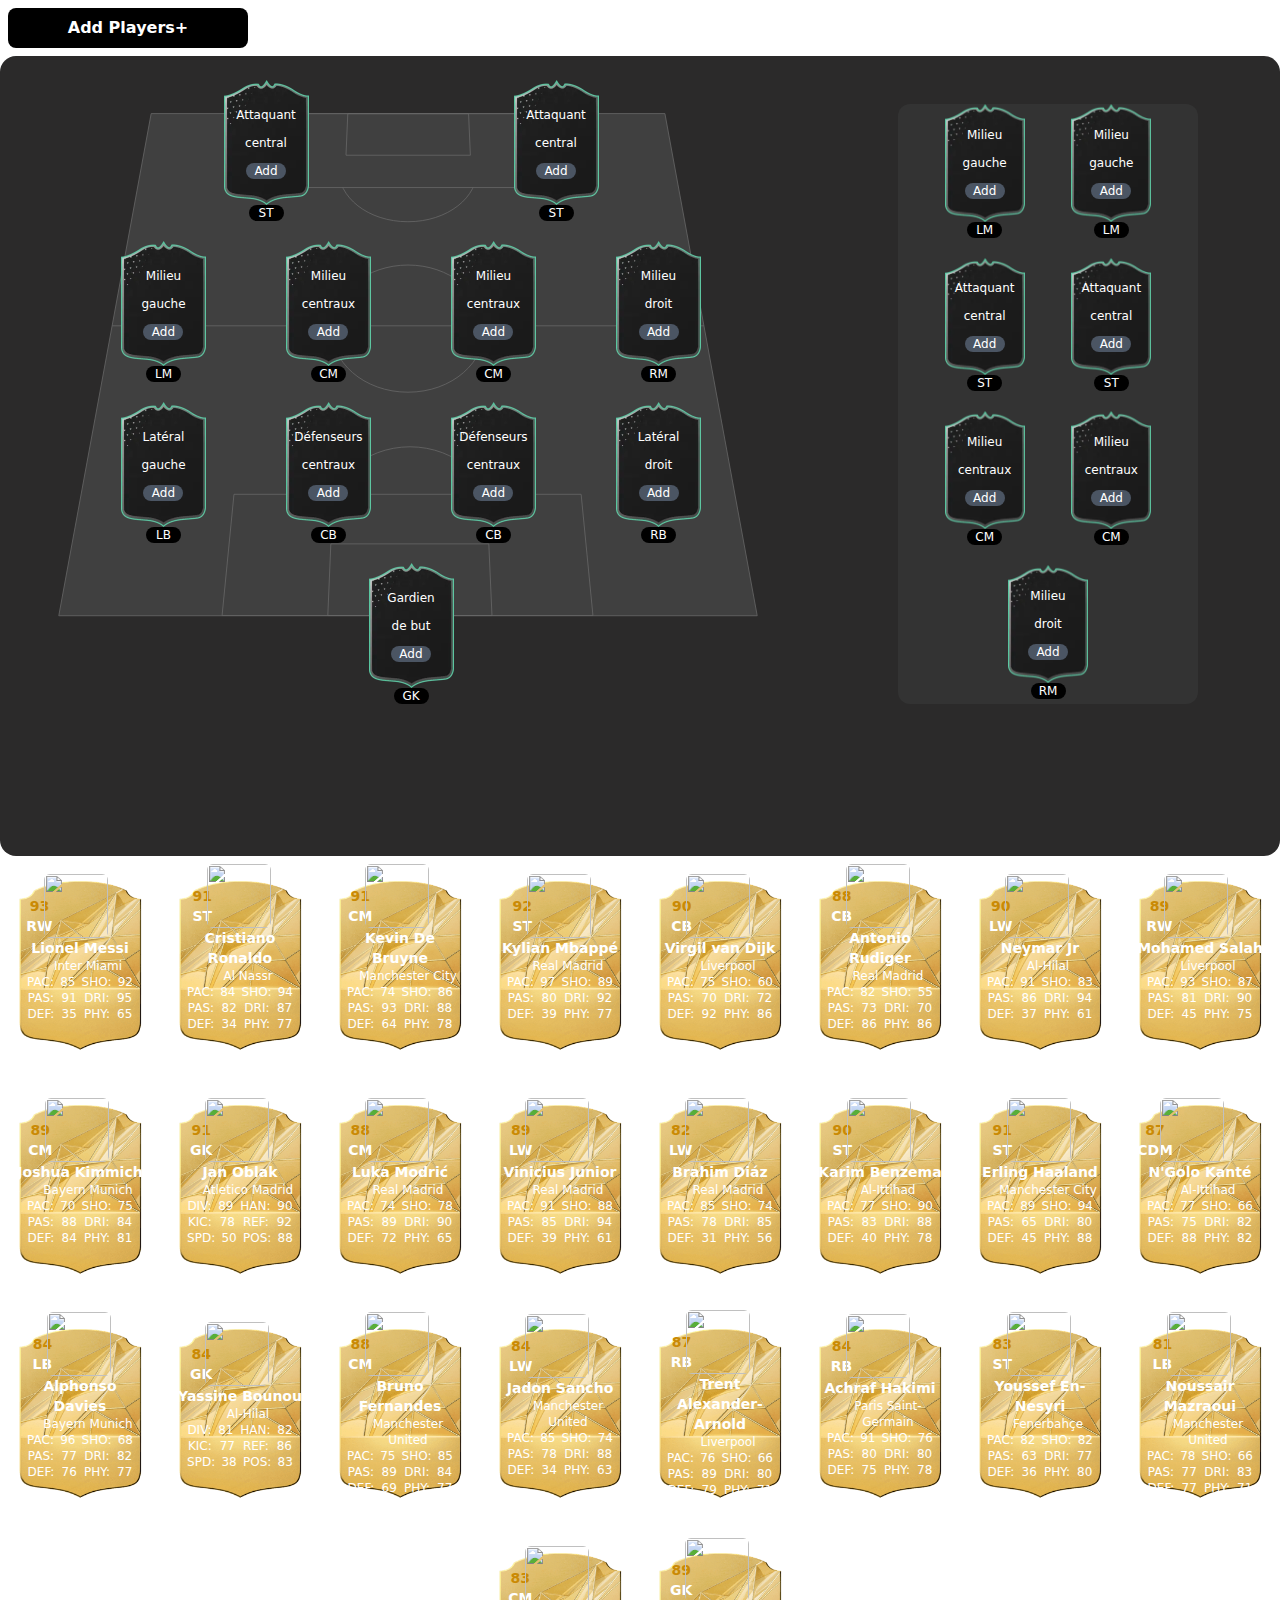
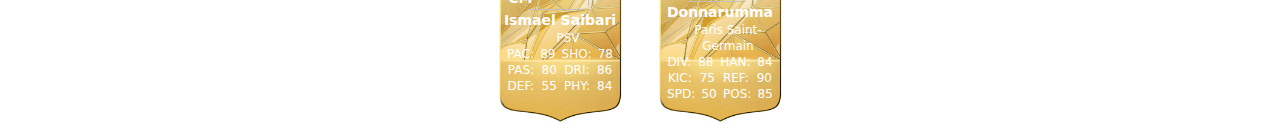
==== src/index.html @ 2c1d4bc1 "validation" ====
<!DOCTYPE html>
<html lang="en">
<head>
    <meta charset="UTF-8">
    <meta name="viewport" content="width=device-width, initial-scale=1.0">
    <title>Document</title>
    <link rel="stylesheet" href="input.css">
    <link rel="stylesheet" href="output.css">
    
</head>
<body>
   <section >
   
        

    <div class="w-full sm:w-1/2 md:w-1/3 lg:w-1/4 xl:w-1/5 p-2 flex justify-end">
        <button class="w-full py-2 bg-black text-white font-bold rounded-lg hover:bg-gray-600 transition-all duration-200 " id="add-button">
            Add Players+
        </button>
    </div>
    
    
        <div class="relative bg-[#2B2A2A] bg-no-repeat lg:h-[800px]  flex lg:justify-around h-[500px]  pt-6 rounded-2xl ">
            
            <div class=" relative bg-no-repeat  lg:w-[700px] lg:h-[550px]  h-full w-full  ">
                <img class=" " src="../img/stade.svg" alt="">
                
                <div class=" absolute top-0  lg:left-[9%] flex flex-col lg:gap-5 left-[20%] ">
                    <div class="flex justify-around ">
                        <div class="flex flex-col items-center">
                            <div class="relative  flex flex-col items-center justify-center  ">
                                <img class=" lg:w-[85px] w-[45px] " src="../img/carteblack.webp " alt="">
                                <div class=" absolute lg:text-xs text-[8px] flex flex-col items-center justify-center lg:gap-3  gap-[2px]">
                                    <p class="text-white">Attaquant </p>
                                    <p class="text-white"> central</p>
                                    <button class="  bg-gray-600 text-white rounded-full lg:w-10 w-5  " id="pos1" >Add</button>
                                </div>
                                
                            </div>
                            <div class="bg-black text-white rounded-full flex justify-center items-center lg:text-xs text-[8px] lg:gap-2 gap-1 lg:w-[35px] w-[20px] " ><p>ST</p></div> 
                        </div> 
                        
                    
                        <div class="flex flex-col items-center">
                            <div class="relative flex flex-col items-center justify-center  ">
                                <img class=" lg:w-[85px] w-[45px] " src="../img/carteblack.webp " alt="">
                                <div class=" absolute lg:text-xs text-[8px] flex flex-col items-center justify-center lg:gap-3 gap-[2px] ">
                                    <p class="text-white">Attaquant </p>
                                    <p class="text-white"> central</p>
                                    <button class="  bg-gray-600 text-white rounded-full lg:w-10 w-5 " id="pos2" >Add</button>
                                </div>
                                 
                            </div>
                            <div class="bg-black text-white rounded-full flex justify-center items-center lg:text-xs text-[8px] lg:gap-2 lg:w-[35px] w-[20px] gap-1" ><p>ST</p></div> 
                        </div> 

                    </div>
                    <div class="flex justify-center lg:gap-20 ">
                        <div class="flex flex-col items-center">
                            <div class="relative flex flex-col items-center justify-center  ">
                                <img class=" lg:w-[85px] w-[45px]" src="../img/carteblack.webp " alt="">
                                <div class=" absolute lg:text-xs text-[8px] flex flex-col items-center justify-center lg:gap-3 gap-[2px]">
                                    <p class="text-white">Milieu </p>
                                    <p class="text-white"> gauche</p>
                                    <button class="  bg-gray-600 text-white rounded-full lg:w-10 w-5" id="pos3" >Add</button>
                                </div>
                                 
                            </div>
                            <div class="bg-black text-white rounded-full flex justify-center items-center lg:text-xs text-[8px] lg:gap-2 lg:w-[35px] w-[20px] gap-1 " ><p>LM</p></div> 
                        </div> 
                        <div class="flex flex-col items-center">
                            <div class="relative flex flex-col items-center justify-center  ">
                                <img class=" lg:w-[85px] w-[45px]" src="../img/carteblack.webp " alt="">
                                <div class=" absolute lg:text-xs text-[8px] flex flex-col items-center justify-center lg:gap-3 gap-[2px]">
                                    <p class="text-white">Milieu </p>
                                    <p class="text-white">centraux</p>
                                    <button class="  bg-gray-600 text-white rounded-full lg:w-10 w-5" id="pos4" >Add</button>
                                </div>
                                 
                            </div>
                            <div class="bg-black text-white rounded-full flex justify-center items-center lg:text-xs text-[8px] lg:gap-2 lg:w-[35px] w-[20px] gap-1" ><p>CM</p></div> 
                        </div> 
                        <div class="flex flex-col items-center">
                            <div class="relative flex flex-col items-center justify-center ">
                                <img class=" lg:w-[85px] w-[45px]" src="../img/carteblack.webp " alt="">
                                <div class=" absolute lg:text-xs  text-[8px] flex flex-col items-center justify-center lg:gap-3 gap-[2px]">
                                    <p class="text-white">Milieu </p>
                                    <p class="text-white">centraux</p>
                                    <button class="  bg-gray-600 text-white rounded-full lg:w-10 w-5 " id="pos5" >Add</button>
                                </div>
                                
                            </div>
                            <div class="bg-black text-white rounded-full flex justify-center items-center lg:text-xs text-[8px] lg:gap-2 lg:w-[35px] w-[20px] gap-1" ><p>CM</p></div> 
                        </div> 
                
                        <div class="flex flex-col items-center">
                            <div class="relative flex flex-col items-center justify-center ">
                                <img class=" lg:w-[85px] w-[45px]" src="../img/carteblack.webp " alt="">
                                <div class=" absolute lg:text-xs text-[8px]  flex flex-col items-center justify-center lg:gap-3 gap-[2px]">
                                    <p class="text-white">Milieu </p>
                                    <p class="text-white">droit</p>
                                    <button class="  bg-gray-600 text-white rounded-full lg:w-10 w-5" id="pos6" >Add</button>
                                </div>
                                 
                            </div>
                            <div class="bg-black text-white rounded-full flex justify-center items-center lg:text-xs text-[8px] lg:gap-2 lg:w-[35px] w-[20px] gap-1 " ><p>RM</p></div> 
                        </div> 
                        <div id="players-container" class="flex justify-center  items-center text-center bg-black players-container absolute z-10"></div> 
                    </div>
                    <div class="flex lg:gap-20">
                        <div class="flex flex-col items-center">
                            <div class="relative  flex flex-col items-center justify-center ">
                                <img class=" lg:w-[85px] w-[45px] " src="../img/carteblack.webp " alt="">
                                <div class=" absolute lg:text-xs text-[8px] flex flex-col items-center justify-center lg:gap-3 gap-[2px] ">
                                    <p class="text-white">Latéral</p>
                                    <p class="text-white">gauche</p>
                                    <button class="  bg-gray-600 text-white rounded-full lg:w-10 w-5" id="pos7" >Add</button>
                                </div>
                                 
                            </div>
                            <div class="bg-black text-white rounded-full flex justify-center items-center lg:text-xs text-[8px] lg:gap-2 lg:w-[35px] w-[20px] gap-1 " ><p>LB</p></div> 
                        </div> 
                
                        <div class="flex flex-col items-center">
                            <div class="relative flex flex-col items-center justify-center ">
                                <img class=" lg:w-[85px] w-[45px] " src="../img/carteblack.webp " alt="">
                                <div class=" absolute lg:text-xs text-[8px]  flex flex-col items-center justify-center lg:gap-3 gap-[2px]">
                                    <p class="text-white">Défenseurs</p>
                                    <p class="text-white">centraux</p>
                                    <button class="  bg-gray-600 text-white rounded-full lg:w-10 w-5" id="pos8" >Add</button>
                                </div>
                                 
                            </div>
                            <div class="bg-black text-white rounded-full flex justify-center items-center lg:text-xs text-[8px] lg:gap-2 lg:w-[35px] w-[20px] gap-1" ><p>CB</p></div> 
                        </div> 
                
                        <div class="flex flex-col items-center">
                            <div class="relative flex flex-col items-center justify-center  ">
                                <img class=" lg:w-[85px] w-[45px] " src="../img/carteblack.webp " alt="">
                                <div class=" absolute lg:text-xs text-[8px] flex flex-col items-center justify-center lg:gap-3 gap-[2px]">
                                    <p class="text-white">Défenseurs</p>
                                    <p class="text-white">centraux</p>
                                    <button class="  bg-gray-600 text-white rounded-full lg:w-10 w-5" id="pos9" >Add</button>
                                </div>
                                 
                            </div>
                            <div class="bg-black text-white rounded-full flex justify-center items-center lg:text-xs text-[8px] lg:gap-2 lg:w-[35px] w-[20px] gap-1" ><p>CB</p></div> 
                        </div> 
                
                        <div class="flex flex-col items-center">
                            <div class="relative flex flex-col items-center justify-center  ">
                                <img class=" lg:w-[85px] w-[45px]" src="../img/carteblack.webp " alt="">
                                <div class=" absolute lg:text-xs text-[8px] flex flex-col items-center justify-center lg:gap-3 gap-[2px]">
                                    <p class="text-white">Latéral</p>
                                    <p class="text-white">droit</p>
                                    <button class="  bg-gray-600 text-white rounded-full lg:w-10 w-5" id="pos10" >Add</button>
                                </div>
                                 
                            </div>
                            <div class="bg-black text-white rounded-full flex justify-center items-center lg:text-xs text-[8px] lg:gap-2 lg:w-[35px] w-[20px] gap-1 " ><p>RB</p></div> 
                        </div>

                    </div>
                    <div class="flex flex-col items-center">
                        <div class="relative flex flex-col items-center justify-center  ">
                            <img class=" lg:w-[85px] w-[45px]" src="../img/carteblack.webp " alt="">
                            <div class=" absolute lg:text-xs text-[8px] flex flex-col items-center justify-center lg:gap-3 gap-[2px]">
                                <p class="text-white">Gardien</p>
                                <p class="text-white">de but</p>
                                <button class="  bg-gray-600 text-white rounded-full lg:w-10 w-5" id="pos11" >Add</button>
                            </div>
                             
                        </div>
                        <div class="bg-black text-white rounded-full flex justify-center items-center lg:text-xs text-[8px] lg:gap-2 lg:w-[35px] w-[20px] gap-1" ><p>GK</p></div> 
                    </div>

                </div>
    

            </div>
            


            <div class="bg-[#333333] lg:w-[300px] lg:h-[600px] lg:m-6 rounded-xl flex flex-col lg:gap-5  ">
                
                <div class="flex flex-row justify-evenly">
                    <div class="flex flex-col items-center">
                        <div class="relative flex flex-col items-center justify-center ">
                            <img class="lg:w-[80px] w-[45px] " src="../img/carteblack.webp " alt="">
                            <div class=" absolute lg:text-xs text-[8px] flex flex-col items-center justify-center lg:gap-3  gap-[2px]">
                                <p class="text-white">Milieu </p>
                                <p class="text-white"> gauche</p>
                                <button class="  bg-gray-600 text-white rounded-full lg:w-10 w-5" id="bank1">Add</button>
                            </div>
                            
                        </div>
                        <div class="bg-black text-white rounded-full flex justify-center items-center lg:text-xs text-[8px] lg:gap-2 lg:w-[35px] w-[20px] gap-1 " ><p>LM</p></div> 
                    </div> 


                    <div class="flex flex-col items-center">
                        <div class="relative flex flex-col items-center justify-center  ">
                            <img class=" lg:w-[80px] w-[45px]" src="../img/carteblack.webp " alt="">
                            <div class=" absolute lg:text-xs text-[8px]  flex flex-col items-center justify-center lg:gap-3  gap-[2px]">
                                <p class="text-white">Milieu </p>
                                <p class="text-white"> gauche</p>
                                <button class="  bg-gray-600 text-white rounded-full lg:w-10 w-5" id="bank2">Add</button>
                            </div>
                            
                        </div>
                        <div class="bg-black text-white rounded-full flex justify-center items-center lg:text-xs text-[8px] lg:gap-2 lg:w-[35px] w-[20px] gap-1" ><p>LM</p></div> 
                    </div> 
                </div>




                <div class="flex flex-row justify-evenly">
                    <div class="flex flex-col items-center">
                        <div class="relative flex flex-col items-center justify-center  ">
                            <img class=" lg:w-[80px] w-[45px]" src="../img/carteblack.webp " alt="">
                            <div class=" absolute lg:text-xs text-[8px]  flex flex-col items-center justify-center lg:gap-3  gap-[2px]">
                                <p class="text-white">Attaquant </p>
                                <p class="text-white"> central</p>
                                <button class="  bg-gray-600 text-white rounded-full lg:w-10 w-5" id="bank3">Add</button>
                            </div>
                            
                        </div>
                        <div class="bg-black text-white rounded-full flex justify-center items-center lg:text-xs text-[8px] lg:gap-2 lg:w-[35px] w-[20px] gap-1" ><p>ST</p></div> 
                    </div> 
                
                    <div class="flex flex-col items-center">
                        <div class="relative flex flex-col items-center justify-center  ">
                            <img class=" lg:w-[80px] w-[45px]" src="../img/carteblack.webp " alt="">
                            <div class=" absolute lg:text-xs text-[8px] flex flex-col items-center justify-center lg:gap-3  gap-[2px]">
                                <p class="text-white">Attaquant </p>
                                <p class="text-white"> central</p>
                                <button class="  bg-gray-600 text-white rounded-full lg:w-10 w-5" id="bank4">Add</button>
                            </div>
                            
                        </div>
                        <div class="bg-black text-white rounded-full flex justify-center items-center lg:text-xs text-[8px] lg:gap-2 lg:w-[35px] w-[20px] gap-1" ><p>ST</p></div> 
                    </div> 


                </div>




                <div class="flex flex-row justify-evenly  ">
                    
                    <div class="flex flex-col items-center">
                        <div class="relative  flex flex-col items-center justify-center ">
                            <img class=" lg:w-[80px] w-[45px]" src="../img/carteblack.webp " alt="">
                            <div class=" absolute lg:text-xs text-[8px] flex flex-col items-center justify-center lg:gap-3  gap-[2px]">
                                <p class="text-white">Milieu </p>
                                <p class="text-white">centraux</p>
                                <button class="  bg-gray-600 text-white rounded-full lg:w-10 w-5" id="bank5">Add</button>
                            </div>
                             
                        </div>
                        <div class="bg-black text-white rounded-full flex justify-center items-center lg:text-xs text-[8px] lg:gap-2 lg:w-[35px] w-[20px] gap-1" ><p>CM</p></div> 
                    </div> 
                    <div class="flex flex-col items-center">
                        <div class="relative  flex flex-col items-center justify-center ">
                            <img class=" lg:w-[80px] w-[45px]" src="../img/carteblack.webp " alt="">
                            <div class=" absolute lg:text-xs text-[8px] flex flex-col items-center justify-center lg:gap-3  gap-[2px]">
                                <p class="text-white">Milieu </p>
                                <p class="text-white">centraux</p>
                                <button class="  bg-gray-600 text-white rounded-full lg:w-10 w-5" id="bank6">Add</button>
                            </div>
                             
                        </div>
                        <div class="bg-black text-white rounded-full flex justify-center items-center lg:text-xs text-[8px] lg:gap-2 lg:w-[35px] w-[20px] gap-1" ><p>CM</p></div> 
                    </div> 

                </div>


                <div class="flex flex-row justify-evenly">

                    <div class="flex flex-col items-center">
                        <div class="relative flex flex-col items-center justify-center  ">
                            <img class=" lg:w-[80px] w-[45px]" src="../img/carteblack.webp " alt="">
                            <div class=" absolute lg:text-xs text-[8px] flex flex-col items-center justify-center lg:gap-3  gap-[2px]">
                                <p class="text-white">Milieu </p>
                                <p class="text-white">droit</p>
                                <button class="  bg-gray-600 text-white rounded-full lg:w-10 w-5" id="bank7">Add</button>
                            </div>
                             
                        </div>
                        <div class="bg-black text-white rounded-full flex justify-center items-center lg:text-xs text-[8px] lg:gap-2 lg:w-[35px] w-[20px] gap-1 " ><p>RM</p></div> 
                    </div> 


                   

                </div>


                
                

            </div>

           
                    <div id="formulair" class="absolute flex justify-center items-start mt-4 top-0 bg-gray-700 bg-opacity-50   hidden">
                        <form id="form" class="bg-[#333333] w-[400px] h-auto p-6 rounded-lg ">
                            <h3 class="text-white" >Nom :</h3>
                            <span id="nameeror" class="text-red-600"></span>
                            <input type="text" id="name" name="name" class="w-full p-2 mb-4 rounded-md bg-gray-200">

                            <h3 class="text-white">Photo (URL) :</h3>
                            <span id="photoeror" class="text-red-600"></span>
                            <input type="url" id="photo" name="photo" class="w-full p-2 mb-4 rounded-md bg-gray-200" placeholder="URL de la photo du joueur" >
                    
                            
                            <h3 class="text-white">Position :</h3>
                            <select id="Position" class="w-full p-1 mb-4  rounded-md bg-gray-200">
                                <option value="ST">ST</option>
                                <option value="LM">LM</option>
                                <option value="CM">CM</option>
                                <option value="RM">RM</option>
                                <option value="LB">LB</option>
                                <option value="RB">RB</option>
                                <option value="GK">GK</option>
                            </select>
                    
                            <h3 class="text-white">Club :</h3>
                            <span id="cluberror" class="text-red-600"></span>
                            <input type="text" id="club" name="club" class="w-full p-2 mb-4 rounded-md bg-gray-200">
                    
                            <h3 class="text-white">Nationality (URL):</h3>
                            <span id="nateror" class="text-red-600"></span>
                           
                            <input type="url" id="Nationality" name="nationality" class="w-full p-2 mb-4 rounded-md bg-gray-200" placeholder="URL de la nationality du joueur" >
                    
                            <h3 class="text-white">Rating :</h3>
                            <span id="rateror" class="text-red-600"></span>
                            <input type="number" id="rating" name="rating" class="w-full p-2 mb-4 rounded-md bg-gray-200">

                            <div id="joueurstatus">
                                <div class="flex  ">
                                    <h3 class="text-white">Pace</h3>
                                    <span id="paceror" class="text-red-600"></span>
                                    <input type="number" id="pace" name="pace" class="w-14 h-8 p-2 mb-4 rounded-md bg-gray-200">

                                    <h3 class="text-white">Shooting</h3>
                                    <span id="shoteror" class="text-red-600"></span>
                                    <input type="number" id="shooting" name="shooting" class="w-14 h-8 p-2 mb-4 rounded-md bg-gray-200" >

                                    <h3 class="text-white">Passing</h3>
                                    <span id="passineror" class="text-red-600"></span>
                                    <input type="number" id="passing" name="passing" class="w-14 h-8 p-2 mb-4 rounded-md bg-gray-200">
                                </div>
                                <div class="flex ">
                                    <h3 class="text-white">Dribbling</h3>
                                    <span id="driberor" class="text-red-600"></span>
                                    <input type="number" id="dribbling" name="dribbling" class="w-14 h-8 p-2 mb-4 rounded-md bg-gray-200">

                                    <h3 class="text-white">Defending</h3>
                                    <span id="deferor" class="text-red-600"></span>
                                    <input type="number" id="defending" name="defending" class="w-14 h-8 p-2 mb-4 rounded-md bg-gray-200">

                                    <h3 class="text-white">Physical</h3>
                                    <span id="phyeror" class="text-red-600"></span>
                                    <input type="number" id="physical" name="physical" class="w-14 h-8 p-2 mb-4 rounded-md bg-gray-200">
                                
                                </div> 
                            </div>    




                            <div id="GKstatus" class="hidden">
                                <div class="flex  ">
                                    <h3 class="text-white">diving</h3>
                                    <span id="diveror" class="text-red-600"></span>
                                    <input type="number" id="diving" name="diving" class="w-14 h-8 p-2 mb-4 rounded-md bg-gray-200">

                                    <h3 class="text-white">handling</h3>
                                    <span id="haneror" class="text-red-600"></span>
                                    <input type="number" id="handling" name="handling" class="w-14 h-8 p-2 mb-4 rounded-md bg-gray-200" >

                                    <h3 class="text-white">kicking</h3>
                                    <span id="kiceror" class="text-red-600"></span>
                                    <input type="number" id="kicking" name="kicking" class="w-14 h-8 p-2 mb-4 rounded-md bg-gray-200">
                                </div>
                                <div class="flex ">
                                    <h3 class="text-white">reflexes</h3>
                                    <span id="referor" class="text-red-600"></span>
                                    <input type="number" id="reflexes" name="reflexes" class="w-14 h-8 p-2 mb-4 rounded-md bg-gray-200">

                                    <h3 class="text-white">speed</h3>
                                    <span id="spederor" class="text-red-600"></span>
                                    <input type="number" id="speed" name="speed" class="w-14 h-8 p-2 mb-4 rounded-md bg-gray-200">

                                    <h3 class="text-white">positioning</h3>
                                    <span id="poseror" class="text-red-600"></span>
                                    <input type="number" id="positioning" name="positioning" class="w-14 h-8 p-2 mb-4 rounded-md bg-gray-200">
                                
                                </div> 
                            </div>    
                            
                            



                           
                            
                            
                    
                            <div class="flex justify-between mt-6">
                                <button type="submit" id="submit" class="text-white bg-blue-600 w-36 rounded-2xl py-2 hover:bg-blue-800">Submit</button>
                                <button type="button" id="hideForm" class="text-white bg-red-600 w-36 rounded-2xl py-2 hover:bg-red-800">Exit</button>
                            </div>
                        </form>
                    </div>
                    
                  
                  
            
        </div>
        
   </section>
   
 <section class="">
   
    <div class=" relative  h-52 flex flex-wrap justify-center gap-4" id="cards-container">
       
    </div>
   
    

 </section>

<script src="script.js"></script>
</body>
</html>
---- src/input.css ----
@tailwind base;
@tailwind components;
@tailwind utilities;
---- src/output.css ----
*, ::before, ::after {
  --tw-border-spacing-x: 0;
  --tw-border-spacing-y: 0;
  --tw-translate-x: 0;
  --tw-translate-y: 0;
  --tw-rotate: 0;
  --tw-skew-x: 0;
  --tw-skew-y: 0;
  --tw-scale-x: 1;
  --tw-scale-y: 1;
  --tw-pan-x:  ;
  --tw-pan-y:  ;
  --tw-pinch-zoom:  ;
  --tw-scroll-snap-strictness: proximity;
  --tw-gradient-from-position:  ;
  --tw-gradient-via-position:  ;
  --tw-gradient-to-position:  ;
  --tw-ordinal:  ;
  --tw-slashed-zero:  ;
  --tw-numeric-figure:  ;
  --tw-numeric-spacing:  ;
  --tw-numeric-fraction:  ;
  --tw-ring-inset:  ;
  --tw-ring-offset-width: 0px;
  --tw-ring-offset-color: #fff;
  --tw-ring-color: rgb(59 130 246 / 0.5);
  --tw-ring-offset-shadow: 0 0 #0000;
  --tw-ring-shadow: 0 0 #0000;
  --tw-shadow: 0 0 #0000;
  --tw-shadow-colored: 0 0 #0000;
  --tw-blur:  ;
  --tw-brightness:  ;
  --tw-contrast:  ;
  --tw-grayscale:  ;
  --tw-hue-rotate:  ;
  --tw-invert:  ;
  --tw-saturate:  ;
  --tw-sepia:  ;
  --tw-drop-shadow:  ;
  --tw-backdrop-blur:  ;
  --tw-backdrop-brightness:  ;
  --tw-backdrop-contrast:  ;
  --tw-backdrop-grayscale:  ;
  --tw-backdrop-hue-rotate:  ;
  --tw-backdrop-invert:  ;
  --tw-backdrop-opacity:  ;
  --tw-backdrop-saturate:  ;
  --tw-backdrop-sepia:  ;
  --tw-contain-size:  ;
  --tw-contain-layout:  ;
  --tw-contain-paint:  ;
  --tw-contain-style:  ;
}

::backdrop {
  --tw-border-spacing-x: 0;
  --tw-border-spacing-y: 0;
  --tw-translate-x: 0;
  --tw-translate-y: 0;
  --tw-rotate: 0;
  --tw-skew-x: 0;
  --tw-skew-y: 0;
  --tw-scale-x: 1;
  --tw-scale-y: 1;
  --tw-pan-x:  ;
  --tw-pan-y:  ;
  --tw-pinch-zoom:  ;
  --tw-scroll-snap-strictness: proximity;
  --tw-gradient-from-position:  ;
  --tw-gradient-via-position:  ;
  --tw-gradient-to-position:  ;
  --tw-ordinal:  ;
  --tw-slashed-zero:  ;
  --tw-numeric-figure:  ;
  --tw-numeric-spacing:  ;
  --tw-numeric-fraction:  ;
  --tw-ring-inset:  ;
  --tw-ring-offset-width: 0px;
  --tw-ring-offset-color: #fff;
  --tw-ring-color: rgb(59 130 246 / 0.5);
  --tw-ring-offset-shadow: 0 0 #0000;
  --tw-ring-shadow: 0 0 #0000;
  --tw-shadow: 0 0 #0000;
  --tw-shadow-colored: 0 0 #0000;
  --tw-blur:  ;
  --tw-brightness:  ;
  --tw-contrast:  ;
  --tw-grayscale:  ;
  --tw-hue-rotate:  ;
  --tw-invert:  ;
  --tw-saturate:  ;
  --tw-sepia:  ;
  --tw-drop-shadow:  ;
  --tw-backdrop-blur:  ;
  --tw-backdrop-brightness:  ;
  --tw-backdrop-contrast:  ;
  --tw-backdrop-grayscale:  ;
  --tw-backdrop-hue-rotate:  ;
  --tw-backdrop-invert:  ;
  --tw-backdrop-opacity:  ;
  --tw-backdrop-saturate:  ;
  --tw-backdrop-sepia:  ;
  --tw-contain-size:  ;
  --tw-contain-layout:  ;
  --tw-contain-paint:  ;
  --tw-contain-style:  ;
}

/*
! tailwindcss v3.4.15 | MIT License | https://tailwindcss.com
*/

/*
1. Prevent padding and border from affecting element width. (https://github.com/mozdevs/cssremedy/issues/4)
2. Allow adding a border to an element by just adding a border-width. (https://github.com/tailwindcss/tailwindcss/pull/116)
*/

*,
::before,
::after {
  box-sizing: border-box;
  /* 1 */
  border-width: 0;
  /* 2 */
  border-style: solid;
  /* 2 */
  border-color: #e5e7eb;
  /* 2 */
}

::before,
::after {
  --tw-content: '';
}

/*
1. Use a consistent sensible line-height in all browsers.
2. Prevent adjustments of font size after orientation changes in iOS.
3. Use a more readable tab size.
4. Use the user's configured `sans` font-family by default.
5. Use the user's configured `sans` font-feature-settings by default.
6. Use the user's configured `sans` font-variation-settings by default.
7. Disable tap highlights on iOS
*/

html,
:host {
  line-height: 1.5;
  /* 1 */
  -webkit-text-size-adjust: 100%;
  /* 2 */
  -moz-tab-size: 4;
  /* 3 */
  -o-tab-size: 4;
     tab-size: 4;
  /* 3 */
  font-family: ui-sans-serif, system-ui, sans-serif, "Apple Color Emoji", "Segoe UI Emoji", "Segoe UI Symbol", "Noto Color Emoji";
  /* 4 */
  font-feature-settings: normal;
  /* 5 */
  font-variation-settings: normal;
  /* 6 */
  -webkit-tap-highlight-color: transparent;
  /* 7 */
}

/*
1. Remove the margin in all browsers.
2. Inherit line-height from `html` so users can set them as a class directly on the `html` element.
*/

body {
  margin: 0;
  /* 1 */
  line-height: inherit;
  /* 2 */
}

/*
1. Add the correct height in Firefox.
2. Correct the inheritance of border color in Firefox. (https://bugzilla.mozilla.org/show_bug.cgi?id=190655)
3. Ensure horizontal rules are visible by default.
*/

hr {
  height: 0;
  /* 1 */
  color: inherit;
  /* 2 */
  border-top-width: 1px;
  /* 3 */
}

/*
Add the correct text decoration in Chrome, Edge, and Safari.
*/

abbr:where([title]) {
  -webkit-text-decoration: underline dotted;
          text-decoration: underline dotted;
}

/*
Remove the default font size and weight for headings.
*/

h1,
h2,
h3,
h4,
h5,
h6 {
  font-size: inherit;
  font-weight: inherit;
}

/*
Reset links to optimize for opt-in styling instead of opt-out.
*/

a {
  color: inherit;
  text-decoration: inherit;
}

/*
Add the correct font weight in Edge and Safari.
*/

b,
strong {
  font-weight: bolder;
}

/*
1. Use the user's configured `mono` font-family by default.
2. Use the user's configured `mono` font-feature-settings by default.
3. Use the user's configured `mono` font-variation-settings by default.
4. Correct the odd `em` font sizing in all browsers.
*/

code,
kbd,
samp,
pre {
  font-family: ui-monospace, SFMono-Regular, Menlo, Monaco, Consolas, "Liberation Mono", "Courier New", monospace;
  /* 1 */
  font-feature-settings: normal;
  /* 2 */
  font-variation-settings: normal;
  /* 3 */
  font-size: 1em;
  /* 4 */
}

/*
Add the correct font size in all browsers.
*/

small {
  font-size: 80%;
}

/*
Prevent `sub` and `sup` elements from affecting the line height in all browsers.
*/

sub,
sup {
  font-size: 75%;
  line-height: 0;
  position: relative;
  vertical-align: baseline;
}

sub {
  bottom: -0.25em;
}

sup {
  top: -0.5em;
}

/*
1. Remove text indentation from table contents in Chrome and Safari. (https://bugs.chromium.org/p/chromium/issues/detail?id=999088, https://bugs.webkit.org/show_bug.cgi?id=201297)
2. Correct table border color inheritance in all Chrome and Safari. (https://bugs.chromium.org/p/chromium/issues/detail?id=935729, https://bugs.webkit.org/show_bug.cgi?id=195016)
3. Remove gaps between table borders by default.
*/

table {
  text-indent: 0;
  /* 1 */
  border-color: inherit;
  /* 2 */
  border-collapse: collapse;
  /* 3 */
}

/*
1. Change the font styles in all browsers.
2. Remove the margin in Firefox and Safari.
3. Remove default padding in all browsers.
*/

button,
input,
optgroup,
select,
textarea {
  font-family: inherit;
  /* 1 */
  font-feature-settings: inherit;
  /* 1 */
  font-variation-settings: inherit;
  /* 1 */
  font-size: 100%;
  /* 1 */
  font-weight: inherit;
  /* 1 */
  line-height: inherit;
  /* 1 */
  letter-spacing: inherit;
  /* 1 */
  color: inherit;
  /* 1 */
  margin: 0;
  /* 2 */
  padding: 0;
  /* 3 */
}

/*
Remove the inheritance of text transform in Edge and Firefox.
*/

button,
select {
  text-transform: none;
}

/*
1. Correct the inability to style clickable types in iOS and Safari.
2. Remove default button styles.
*/

button,
input:where([type='button']),
input:where([type='reset']),
input:where([type='submit']) {
  -webkit-appearance: button;
  /* 1 */
  background-color: transparent;
  /* 2 */
  background-image: none;
  /* 2 */
}

/*
Use the modern Firefox focus style for all focusable elements.
*/

:-moz-focusring {
  outline: auto;
}

/*
Remove the additional `:invalid` styles in Firefox. (https://github.com/mozilla/gecko-dev/blob/2f9eacd9d3d995c937b4251a5557d95d494c9be1/layout/style/res/forms.css#L728-L737)
*/

:-moz-ui-invalid {
  box-shadow: none;
}

/*
Add the correct vertical alignment in Chrome and Firefox.
*/

progress {
  vertical-align: baseline;
}

/*
Correct the cursor style of increment and decrement buttons in Safari.
*/

::-webkit-inner-spin-button,
::-webkit-outer-spin-button {
  height: auto;
}

/*
1. Correct the odd appearance in Chrome and Safari.
2. Correct the outline style in Safari.
*/

[type='search'] {
  -webkit-appearance: textfield;
  /* 1 */
  outline-offset: -2px;
  /* 2 */
}

/*
Remove the inner padding in Chrome and Safari on macOS.
*/

::-webkit-search-decoration {
  -webkit-appearance: none;
}

/*
1. Correct the inability to style clickable types in iOS and Safari.
2. Change font properties to `inherit` in Safari.
*/

::-webkit-file-upload-button {
  -webkit-appearance: button;
  /* 1 */
  font: inherit;
  /* 2 */
}

/*
Add the correct display in Chrome and Safari.
*/

summary {
  display: list-item;
}

/*
Removes the default spacing and border for appropriate elements.
*/

blockquote,
dl,
dd,
h1,
h2,
h3,
h4,
h5,
h6,
hr,
figure,
p,
pre {
  margin: 0;
}

fieldset {
  margin: 0;
  padding: 0;
}

legend {
  padding: 0;
}

ol,
ul,
menu {
  list-style: none;
  margin: 0;
  padding: 0;
}

/*
Reset default styling for dialogs.
*/

dialog {
  padding: 0;
}

/*
Prevent resizing textareas horizontally by default.
*/

textarea {
  resize: vertical;
}

/*
1. Reset the default placeholder opacity in Firefox. (https://github.com/tailwindlabs/tailwindcss/issues/3300)
2. Set the default placeholder color to the user's configured gray 400 color.
*/

input::-moz-placeholder, textarea::-moz-placeholder {
  opacity: 1;
  /* 1 */
  color: #9ca3af;
  /* 2 */
}

input::placeholder,
textarea::placeholder {
  opacity: 1;
  /* 1 */
  color: #9ca3af;
  /* 2 */
}

/*
Set the default cursor for buttons.
*/

button,
[role="button"] {
  cursor: pointer;
}

/*
Make sure disabled buttons don't get the pointer cursor.
*/

:disabled {
  cursor: default;
}

/*
1. Make replaced elements `display: block` by default. (https://github.com/mozdevs/cssremedy/issues/14)
2. Add `vertical-align: middle` to align replaced elements more sensibly by default. (https://github.com/jensimmons/cssremedy/issues/14#issuecomment-634934210)
   This can trigger a poorly considered lint error in some tools but is included by design.
*/

img,
svg,
video,
canvas,
audio,
iframe,
embed,
object {
  display: block;
  /* 1 */
  vertical-align: middle;
  /* 2 */
}

/*
Constrain images and videos to the parent width and preserve their intrinsic aspect ratio. (https://github.com/mozdevs/cssremedy/issues/14)
*/

img,
video {
  max-width: 100%;
  height: auto;
}

/* Make elements with the HTML hidden attribute stay hidden by default */

[hidden]:where(:not([hidden="until-found"])) {
  display: none;
}

.container {
  width: 100%;
}

@media (min-width: 640px) {
  .container {
    max-width: 640px;
  }
}

@media (min-width: 768px) {
  .container {
    max-width: 768px;
  }
}

@media (min-width: 1024px) {
  .container {
    max-width: 1024px;
  }
}

@media (min-width: 1280px) {
  .container {
    max-width: 1280px;
  }
}

@media (min-width: 1536px) {
  .container {
    max-width: 1536px;
  }
}

.absolute {
  position: absolute;
}

.relative {
  position: relative;
}

.inset-0 {
  inset: 0px;
}

.left-\[20\%\] {
  left: 20%;
}

.top-0 {
  top: 0px;
}

.left-4 {
  left: 1rem;
}

.z-10 {
  z-index: 10;
}

.mb-2 {
  margin-bottom: 0.5rem;
}

.mb-4 {
  margin-bottom: 1rem;
}

.mt-4 {
  margin-top: 1rem;
}

.mt-6 {
  margin-top: 1.5rem;
}

.block {
  display: block;
}

.flex {
  display: flex;
}

.hidden {
  display: none;
}

.h-16 {
  height: 4rem;
}

.h-4 {
  height: 1rem;
}

.h-5 {
  height: 1.25rem;
}

.h-52 {
  height: 13rem;
}

.h-8 {
  height: 2rem;
}

.h-\[500px\] {
  height: 500px;
}

.h-auto {
  height: auto;
}

.h-full {
  height: 100%;
}

.w-14 {
  width: 3.5rem;
}

.w-16 {
  width: 4rem;
}

.w-36 {
  width: 9rem;
}

.w-4 {
  width: 1rem;
}

.w-5 {
  width: 1.25rem;
}

.w-\[10\%\] {
  width: 10%;
}

.w-\[20px\] {
  width: 20px;
}

.w-\[400px\] {
  width: 400px;
}

.w-\[45px\] {
  width: 45px;
}

.w-full {
  width: 100%;
}

.flex-row {
  flex-direction: row;
}

.flex-col {
  flex-direction: column;
}

.flex-wrap {
  flex-wrap: wrap;
}

.items-start {
  align-items: flex-start;
}

.items-center {
  align-items: center;
}

.justify-end {
  justify-content: flex-end;
}

.justify-center {
  justify-content: center;
}

.justify-between {
  justify-content: space-between;
}

.justify-around {
  justify-content: space-around;
}

.justify-evenly {
  justify-content: space-evenly;
}

.gap-1 {
  gap: 0.25rem;
}

.gap-4 {
  gap: 1rem;
}

.gap-\[2px\] {
  gap: 2px;
}

.rounded-2xl {
  border-radius: 1rem;
}

.rounded-full {
  border-radius: 9999px;
}

.rounded-lg {
  border-radius: 0.5rem;
}

.rounded-md {
  border-radius: 0.375rem;
}

.rounded-sm {
  border-radius: 0.125rem;
}

.rounded-xl {
  border-radius: 0.75rem;
}

.border {
  border-width: 1px;
}

.bg-\[\#2B2A2A\] {
  --tw-bg-opacity: 1;
  background-color: rgb(43 42 42 / var(--tw-bg-opacity, 1));
}

.bg-\[\#333333\] {
  --tw-bg-opacity: 1;
  background-color: rgb(51 51 51 / var(--tw-bg-opacity, 1));
}

.bg-black {
  --tw-bg-opacity: 1;
  background-color: rgb(0 0 0 / var(--tw-bg-opacity, 1));
}

.bg-blue-600 {
  --tw-bg-opacity: 1;
  background-color: rgb(37 99 235 / var(--tw-bg-opacity, 1));
}

.bg-gray-200 {
  --tw-bg-opacity: 1;
  background-color: rgb(229 231 235 / var(--tw-bg-opacity, 1));
}

.bg-gray-600 {
  --tw-bg-opacity: 1;
  background-color: rgb(75 85 99 / var(--tw-bg-opacity, 1));
}

.bg-gray-700 {
  --tw-bg-opacity: 1;
  background-color: rgb(55 65 81 / var(--tw-bg-opacity, 1));
}

.bg-red-600 {
  --tw-bg-opacity: 1;
  background-color: rgb(220 38 38 / var(--tw-bg-opacity, 1));
}

.bg-opacity-50 {
  --tw-bg-opacity: 0.5;
}

.bg-no-repeat {
  background-repeat: no-repeat;
}

.object-cover {
  -o-object-fit: cover;
     object-fit: cover;
}

.p-1 {
  padding: 0.25rem;
}

.p-2 {
  padding: 0.5rem;
}

.p-6 {
  padding: 1.5rem;
}

.px-2 {
  padding-left: 0.5rem;
  padding-right: 0.5rem;
}

.py-2 {
  padding-top: 0.5rem;
  padding-bottom: 0.5rem;
}

.pt-6 {
  padding-top: 1.5rem;
}

.text-center {
  text-align: center;
}

.text-\[8px\] {
  font-size: 8px;
}

.text-sm {
  font-size: 0.875rem;
  line-height: 1.25rem;
}

.text-xs {
  font-size: 0.75rem;
  line-height: 1rem;
}

.font-bold {
  font-weight: 700;
}

.font-semibold {
  font-weight: 600;
}

.text-white {
  --tw-text-opacity: 1;
  color: rgb(255 255 255 / var(--tw-text-opacity, 1));
}

.text-yellow-600 {
  --tw-text-opacity: 1;
  color: rgb(202 138 4 / var(--tw-text-opacity, 1));
}

.text-red-600 {
  --tw-text-opacity: 1;
  color: rgb(220 38 38 / var(--tw-text-opacity, 1));
}

.filter {
  filter: var(--tw-blur) var(--tw-brightness) var(--tw-contrast) var(--tw-grayscale) var(--tw-hue-rotate) var(--tw-invert) var(--tw-saturate) var(--tw-sepia) var(--tw-drop-shadow);
}

.transition-all {
  transition-property: all;
  transition-timing-function: cubic-bezier(0.4, 0, 0.2, 1);
  transition-duration: 150ms;
}

.duration-200 {
  transition-duration: 200ms;
}

.hover\:bg-blue-800:hover {
  --tw-bg-opacity: 1;
  background-color: rgb(30 64 175 / var(--tw-bg-opacity, 1));
}

.hover\:bg-gray-600:hover {
  --tw-bg-opacity: 1;
  background-color: rgb(75 85 99 / var(--tw-bg-opacity, 1));
}

.hover\:bg-red-800:hover {
  --tw-bg-opacity: 1;
  background-color: rgb(153 27 27 / var(--tw-bg-opacity, 1));
}

@media (min-width: 640px) {
  .sm\:w-1\/2 {
    width: 50%;
  }
}

@media (min-width: 768px) {
  .md\:w-1\/3 {
    width: 33.333333%;
  }
}

@media (min-width: 1024px) {
  .lg\:left-\[9\%\] {
    left: 9%;
  }

  .lg\:m-6 {
    margin: 1.5rem;
  }

  .lg\:h-\[550px\] {
    height: 550px;
  }

  .lg\:h-\[600px\] {
    height: 600px;
  }

  .lg\:h-\[800px\] {
    height: 800px;
  }

  .lg\:w-1\/4 {
    width: 25%;
  }

  .lg\:w-10 {
    width: 2.5rem;
  }

  .lg\:w-\[300px\] {
    width: 300px;
  }

  .lg\:w-\[35px\] {
    width: 35px;
  }

  .lg\:w-\[700px\] {
    width: 700px;
  }

  .lg\:w-\[80px\] {
    width: 80px;
  }

  .lg\:w-\[85px\] {
    width: 85px;
  }

  .lg\:justify-around {
    justify-content: space-around;
  }

  .lg\:gap-2 {
    gap: 0.5rem;
  }

  .lg\:gap-20 {
    gap: 5rem;
  }

  .lg\:gap-3 {
    gap: 0.75rem;
  }

  .lg\:gap-5 {
    gap: 1.25rem;
  }

  .lg\:text-xs {
    font-size: 0.75rem;
    line-height: 1rem;
  }
}

@media (min-width: 1280px) {
  .xl\:w-1\/5 {
    width: 20%;
  }
}
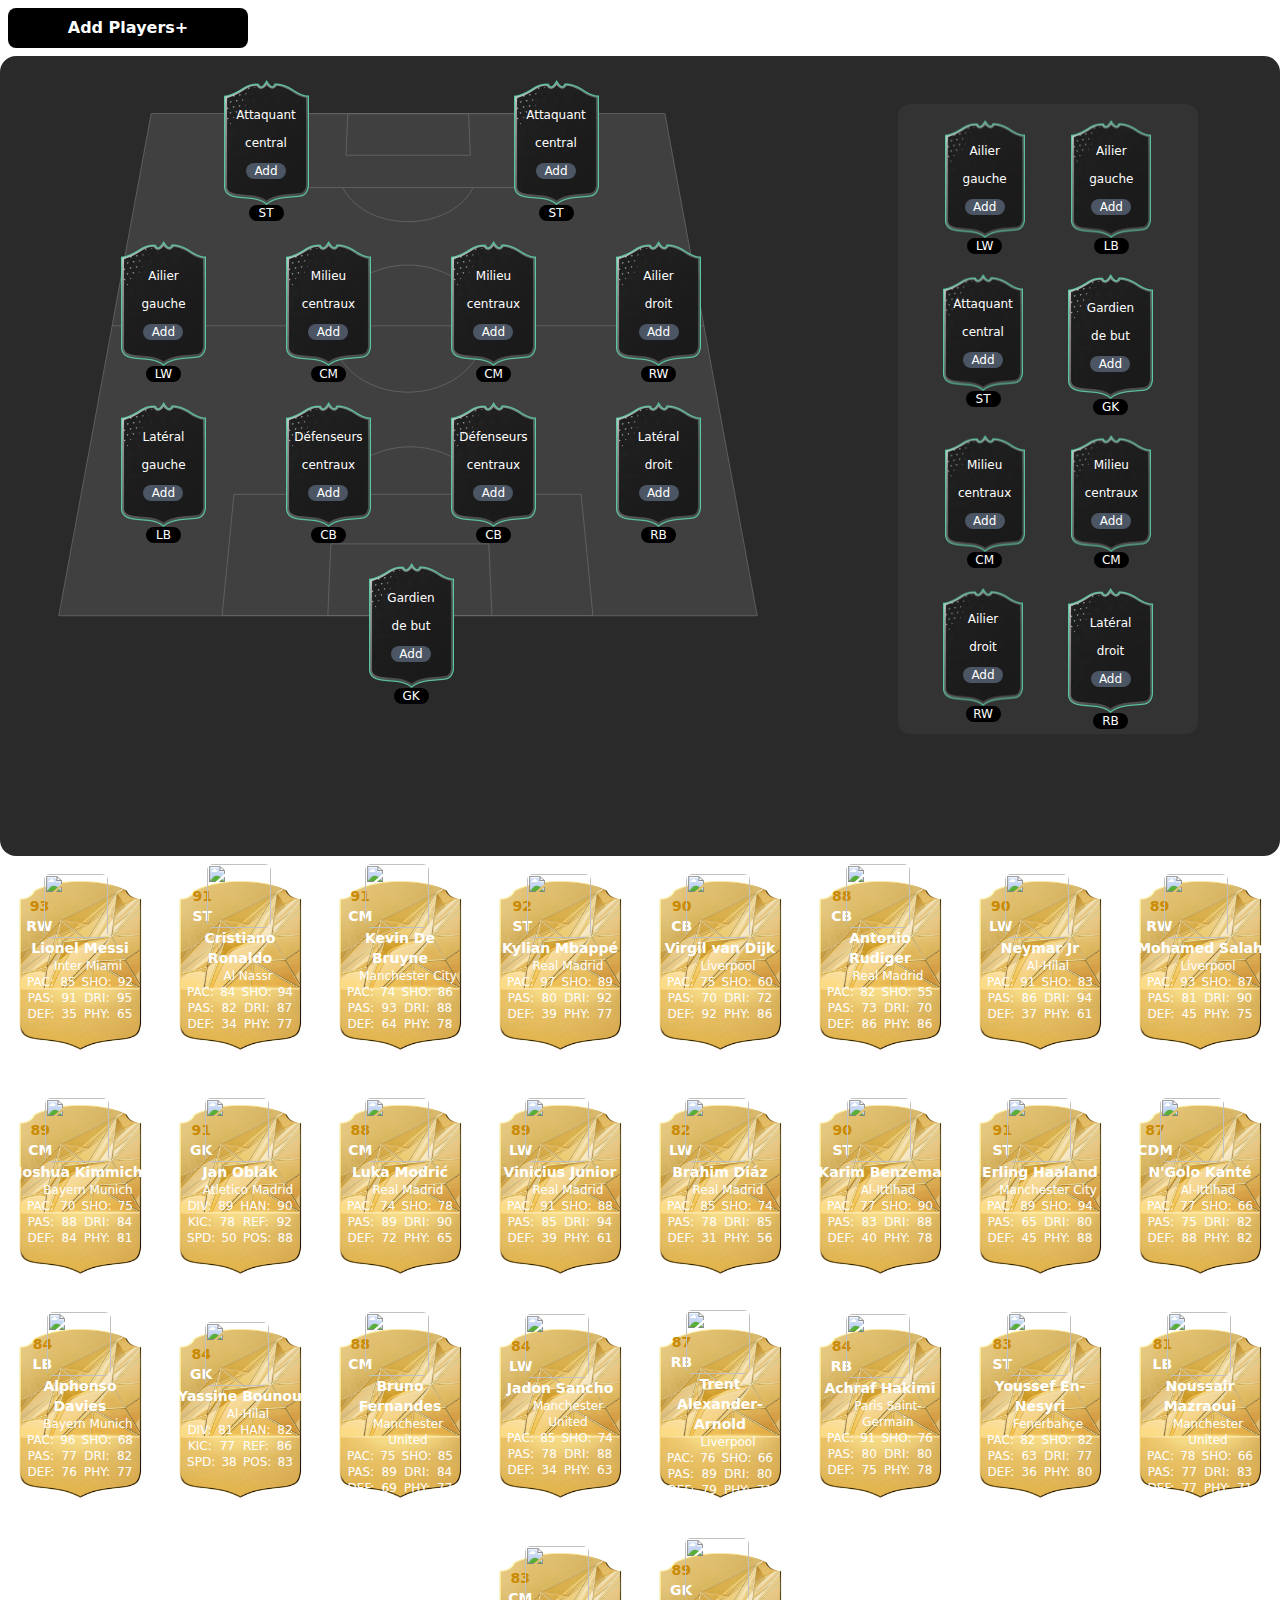
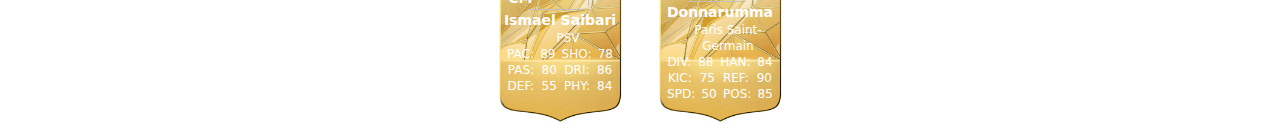
==== commit 944dd151: "debug" ====
--- a/src/index.html
+++ b/src/index.html
@@ -27,8 +27,8 @@
                 
                 <div class=" absolute top-0  lg:left-[9%] flex flex-col lg:gap-5 left-[20%] ">
                     <div class="flex justify-around ">
-                        <div class="flex flex-col items-center">
-                            <div class="relative  flex flex-col items-center justify-center  ">
+                        <div class="flex flex-col items-center  empty-card" id="">
+                            <div class="relative  flex flex-col items-center justify-center player-card ">
                                 <img class=" lg:w-[85px] w-[45px] " src="../img/carteblack.webp " alt="">
                                 <div class=" absolute lg:text-xs text-[8px] flex flex-col items-center justify-center lg:gap-3  gap-[2px]">
                                     <p class="text-white">Attaquant </p>
@@ -37,7 +37,7 @@
                                 </div>
                                 
                             </div>
-                            <div class="bg-black text-white rounded-full flex justify-center items-center lg:text-xs text-[8px] lg:gap-2 gap-1 lg:w-[35px] w-[20px] " ><p>ST</p></div> 
+                            <div class="bg-black text-white rounded-full flex justify-center items-center lg:text-xs text-[8px] lg:gap-2 gap-1 lg:w-[35px] w-[20px] player-position" ><p>ST</p></div> 
                         </div> 
                         
                     
@@ -60,13 +60,13 @@
                             <div class="relative flex flex-col items-center justify-center  ">
                                 <img class=" lg:w-[85px] w-[45px]" src="../img/carteblack.webp " alt="">
                                 <div class=" absolute lg:text-xs text-[8px] flex flex-col items-center justify-center lg:gap-3 gap-[2px]">
-                                    <p class="text-white">Milieu </p>
+                                    <p class="text-white">Ailier  </p>
                                     <p class="text-white"> gauche</p>
                                     <button class="  bg-gray-600 text-white rounded-full lg:w-10 w-5" id="pos3" >Add</button>
                                 </div>
                                  
                             </div>
-                            <div class="bg-black text-white rounded-full flex justify-center items-center lg:text-xs text-[8px] lg:gap-2 lg:w-[35px] w-[20px] gap-1 " ><p>LM</p></div> 
+                            <div class="bg-black text-white rounded-full flex justify-center items-center lg:text-xs text-[8px] lg:gap-2 lg:w-[35px] w-[20px] gap-1 " ><p>LW</p></div> 
                         </div> 
                         <div class="flex flex-col items-center">
                             <div class="relative flex flex-col items-center justify-center  ">
@@ -97,13 +97,13 @@
                             <div class="relative flex flex-col items-center justify-center ">
                                 <img class=" lg:w-[85px] w-[45px]" src="../img/carteblack.webp " alt="">
                                 <div class=" absolute lg:text-xs text-[8px]  flex flex-col items-center justify-center lg:gap-3 gap-[2px]">
-                                    <p class="text-white">Milieu </p>
+                                    <p class="text-white">Ailier </p>
                                     <p class="text-white">droit</p>
                                     <button class="  bg-gray-600 text-white rounded-full lg:w-10 w-5" id="pos6" >Add</button>
                                 </div>
                                  
                             </div>
-                            <div class="bg-black text-white rounded-full flex justify-center items-center lg:text-xs text-[8px] lg:gap-2 lg:w-[35px] w-[20px] gap-1 " ><p>RM</p></div> 
+                            <div class="bg-black text-white rounded-full flex justify-center items-center lg:text-xs text-[8px] lg:gap-2 lg:w-[35px] w-[20px] gap-1 " ><p>RW</p></div> 
                         </div> 
                         <div id="players-container" class="flex justify-center  items-center text-center bg-black players-container absolute z-10"></div> 
                     </div>
@@ -181,34 +181,34 @@
             
 
 
-            <div class="bg-[#333333] lg:w-[300px] lg:h-[600px] lg:m-6 rounded-xl flex flex-col lg:gap-5  ">
+            <div class="bg-[#333333] lg:w-[300px] lg:h-[630px] lg:m-6 rounded-xl flex flex-col lg:gap-5 pt-4 ">
                 
                 <div class="flex flex-row justify-evenly">
-                    <div class="flex flex-col items-center">
+                    <div class="flex flex-col items-center cursor-pointer">
                         <div class="relative flex flex-col items-center justify-center ">
                             <img class="lg:w-[80px] w-[45px] " src="../img/carteblack.webp " alt="">
                             <div class=" absolute lg:text-xs text-[8px] flex flex-col items-center justify-center lg:gap-3  gap-[2px]">
-                                <p class="text-white">Milieu </p>
+                                <p class="text-white">Ailier  </p>
                                 <p class="text-white"> gauche</p>
-                                <button class="  bg-gray-600 text-white rounded-full lg:w-10 w-5" id="bank1">Add</button>
-                            </div>
-                            
-                        </div>
-                        <div class="bg-black text-white rounded-full flex justify-center items-center lg:text-xs text-[8px] lg:gap-2 lg:w-[35px] w-[20px] gap-1 " ><p>LM</p></div> 
-                    </div> 
-
-
-                    <div class="flex flex-col items-center">
-                        <div class="relative flex flex-col items-center justify-center  ">
+                                <button class="  bg-gray-600 text-white rounded-full lg:w-10 w-5 " id="bank1">Add</button>
+                            </div>
+                            
+                        </div>
+                        <div class="bg-black text-white rounded-full flex justify-center items-center lg:text-xs text-[8px] lg:gap-2 lg:w-[35px] w-[20px] gap-1 " ><p>LW</p></div> 
+                    </div> 
+
+
+                    <div class="flex flex-col items-center">
+                        <div class="relative flex flex-col items-center justify-center cursor-pointer ">
                             <img class=" lg:w-[80px] w-[45px]" src="../img/carteblack.webp " alt="">
                             <div class=" absolute lg:text-xs text-[8px]  flex flex-col items-center justify-center lg:gap-3  gap-[2px]">
-                                <p class="text-white">Milieu </p>
+                                <p class="text-white">Ailier  </p>
                                 <p class="text-white"> gauche</p>
                                 <button class="  bg-gray-600 text-white rounded-full lg:w-10 w-5" id="bank2">Add</button>
                             </div>
                             
                         </div>
-                        <div class="bg-black text-white rounded-full flex justify-center items-center lg:text-xs text-[8px] lg:gap-2 lg:w-[35px] w-[20px] gap-1" ><p>LM</p></div> 
+                        <div class="bg-black text-white rounded-full flex justify-center items-center lg:text-xs text-[8px] lg:gap-2 lg:w-[35px] w-[20px] gap-1" ><p>LB</p></div> 
                     </div> 
                 </div>
 
@@ -217,7 +217,7 @@
 
                 <div class="flex flex-row justify-evenly">
                     <div class="flex flex-col items-center">
-                        <div class="relative flex flex-col items-center justify-center  ">
+                        <div class="relative flex flex-col items-center justify-center cursor-pointer ">
                             <img class=" lg:w-[80px] w-[45px]" src="../img/carteblack.webp " alt="">
                             <div class=" absolute lg:text-xs text-[8px]  flex flex-col items-center justify-center lg:gap-3  gap-[2px]">
                                 <p class="text-white">Attaquant </p>
@@ -230,28 +230,40 @@
                     </div> 
                 
                     <div class="flex flex-col items-center">
-                        <div class="relative flex flex-col items-center justify-center  ">
+                        <div class="relative flex flex-col items-center justify-center cursor-pointer ">
+                            <img class=" lg:w-[85px] w-[45px]" src="../img/carteblack.webp " alt="">
+                            <div class=" absolute lg:text-xs text-[8px] flex flex-col items-center justify-center lg:gap-3 gap-[2px]">
+                                <p class="text-white">Gardien</p>
+                                <p class="text-white">de but</p>
+                                <button class="  bg-gray-600 text-white rounded-full lg:w-10 w-5" id="bank8" >Add</button>
+                            </div>
+                             
+                        </div>
+                        <div class="bg-black text-white rounded-full flex justify-center items-center lg:text-xs text-[8px] lg:gap-2 lg:w-[35px] w-[20px] gap-1" ><p>GK</p></div> 
+                    </div>
+
+
+                </div>
+
+
+
+
+                <div class="flex flex-row justify-evenly  ">
+                    
+                    <div class="flex flex-col items-center">
+                        <div class="relative  flex flex-col items-center justify-center cursor-pointer ">
                             <img class=" lg:w-[80px] w-[45px]" src="../img/carteblack.webp " alt="">
                             <div class=" absolute lg:text-xs text-[8px] flex flex-col items-center justify-center lg:gap-3  gap-[2px]">
-                                <p class="text-white">Attaquant </p>
-                                <p class="text-white"> central</p>
+                                <p class="text-white">Milieu </p>
+                                <p class="text-white">centraux</p>
                                 <button class="  bg-gray-600 text-white rounded-full lg:w-10 w-5" id="bank4">Add</button>
                             </div>
-                            
-                        </div>
-                        <div class="bg-black text-white rounded-full flex justify-center items-center lg:text-xs text-[8px] lg:gap-2 lg:w-[35px] w-[20px] gap-1" ><p>ST</p></div> 
-                    </div> 
-
-
-                </div>
-
-
-
-
-                <div class="flex flex-row justify-evenly  ">
-                    
-                    <div class="flex flex-col items-center">
-                        <div class="relative  flex flex-col items-center justify-center ">
+                             
+                        </div>
+                        <div class="bg-black text-white rounded-full flex justify-center items-center lg:text-xs text-[8px] lg:gap-2 lg:w-[35px] w-[20px] gap-1" ><p>CM</p></div> 
+                    </div> 
+                    <div class="flex flex-col items-center">
+                        <div class="relative  flex flex-col items-center justify-center cursor-pointer">
                             <img class=" lg:w-[80px] w-[45px]" src="../img/carteblack.webp " alt="">
                             <div class=" absolute lg:text-xs text-[8px] flex flex-col items-center justify-center lg:gap-3  gap-[2px]">
                                 <p class="text-white">Milieu </p>
@@ -262,38 +274,38 @@
                         </div>
                         <div class="bg-black text-white rounded-full flex justify-center items-center lg:text-xs text-[8px] lg:gap-2 lg:w-[35px] w-[20px] gap-1" ><p>CM</p></div> 
                     </div> 
-                    <div class="flex flex-col items-center">
-                        <div class="relative  flex flex-col items-center justify-center ">
+
+                </div>
+
+
+                <div class="flex flex-row justify-evenly">
+                    
+
+                    <div class="flex flex-col items-center">
+                        <div class="relative flex flex-col items-center justify-center cursor-pointer ">
                             <img class=" lg:w-[80px] w-[45px]" src="../img/carteblack.webp " alt="">
                             <div class=" absolute lg:text-xs text-[8px] flex flex-col items-center justify-center lg:gap-3  gap-[2px]">
-                                <p class="text-white">Milieu </p>
-                                <p class="text-white">centraux</p>
+                                <p class="text-white">Ailier </p>
+                                <p class="text-white">droit</p>
                                 <button class="  bg-gray-600 text-white rounded-full lg:w-10 w-5" id="bank6">Add</button>
                             </div>
                              
                         </div>
-                        <div class="bg-black text-white rounded-full flex justify-center items-center lg:text-xs text-[8px] lg:gap-2 lg:w-[35px] w-[20px] gap-1" ><p>CM</p></div> 
-                    </div> 
-
-                </div>
-
-
-                <div class="flex flex-row justify-evenly">
-
-                    <div class="flex flex-col items-center">
-                        <div class="relative flex flex-col items-center justify-center  ">
-                            <img class=" lg:w-[80px] w-[45px]" src="../img/carteblack.webp " alt="">
-                            <div class=" absolute lg:text-xs text-[8px] flex flex-col items-center justify-center lg:gap-3  gap-[2px]">
-                                <p class="text-white">Milieu </p>
+                        <div class="bg-black text-white rounded-full flex justify-center items-center lg:text-xs text-[8px] lg:gap-2 lg:w-[35px] w-[20px] gap-1 " ><p>RW</p></div> 
+                    </div> 
+
+                    <div class="flex flex-col items-center">
+                        <div class="relative flex flex-col items-center justify-center cursor-pointer  ">
+                            <img class=" lg:w-[85px] w-[45px]" src="../img/carteblack.webp " alt="">
+                            <div class=" absolute lg:text-xs text-[8px] flex flex-col items-center justify-center lg:gap-3 gap-[2px]">
+                                <p class="text-white">Latéral</p>
                                 <p class="text-white">droit</p>
-                                <button class="  bg-gray-600 text-white rounded-full lg:w-10 w-5" id="bank7">Add</button>
-                            </div>
-                             
-                        </div>
-                        <div class="bg-black text-white rounded-full flex justify-center items-center lg:text-xs text-[8px] lg:gap-2 lg:w-[35px] w-[20px] gap-1 " ><p>RM</p></div> 
-                    </div> 
-
-
+                                <button class="  bg-gray-600 text-white rounded-full lg:w-10 w-5" id="bank7" >Add</button>
+                            </div>
+                             
+                        </div>
+                        <div class="bg-black text-white rounded-full flex justify-center items-center lg:text-xs text-[8px] lg:gap-2 lg:w-[35px] w-[20px] gap-1 " ><p>RB</p></div> 
+                    </div>
                    
 
                 </div>
@@ -306,7 +318,7 @@
 
            
                     <div id="formulair" class="absolute flex justify-center items-start mt-4 top-0 bg-gray-700 bg-opacity-50   hidden">
-                        <form id="form" class="bg-[#333333] w-[400px] h-auto p-6 rounded-lg ">
+                        <form id="form" class="bg-[#171717] w-[900px] h-auto p-6 rounded-lg ">
                             <h3 class="text-white" >Nom :</h3>
                             <span id="nameeror" class="text-red-600"></span>
                             <input type="text" id="name" name="name" class="w-full p-2 mb-4 rounded-md bg-gray-200">
@@ -319,9 +331,9 @@
                             <h3 class="text-white">Position :</h3>
                             <select id="Position" class="w-full p-1 mb-4  rounded-md bg-gray-200">
                                 <option value="ST">ST</option>
-                                <option value="LM">LM</option>
+                                <option value="LW">LW</option>
                                 <option value="CM">CM</option>
-                                <option value="RM">RM</option>
+                                <option value="RW">RW</option>
                                 <option value="LB">LB</option>
                                 <option value="RB">RB</option>
                                 <option value="GK">GK</option>
@@ -340,8 +352,8 @@
                             <span id="rateror" class="text-red-600"></span>
                             <input type="number" id="rating" name="rating" class="w-full p-2 mb-4 rounded-md bg-gray-200">
 
-                            <div id="joueurstatus">
-                                <div class="flex  ">
+                            <div id="joueurstatus" class="flex gap-1">
+                                
                                     <h3 class="text-white">Pace</h3>
                                     <span id="paceror" class="text-red-600"></span>
                                     <input type="number" id="pace" name="pace" class="w-14 h-8 p-2 mb-4 rounded-md bg-gray-200">
@@ -353,8 +365,8 @@
                                     <h3 class="text-white">Passing</h3>
                                     <span id="passineror" class="text-red-600"></span>
                                     <input type="number" id="passing" name="passing" class="w-14 h-8 p-2 mb-4 rounded-md bg-gray-200">
-                                </div>
-                                <div class="flex ">
+                               
+                                
                                     <h3 class="text-white">Dribbling</h3>
                                     <span id="driberor" class="text-red-600"></span>
                                     <input type="number" id="dribbling" name="dribbling" class="w-14 h-8 p-2 mb-4 rounded-md bg-gray-200">
@@ -367,14 +379,14 @@
                                     <span id="phyeror" class="text-red-600"></span>
                                     <input type="number" id="physical" name="physical" class="w-14 h-8 p-2 mb-4 rounded-md bg-gray-200">
                                 
-                                </div> 
+                                
                             </div>    
 
 
 
 
-                            <div id="GKstatus" class="hidden">
-                                <div class="flex  ">
+                            <div id="GKstatus" class="hidden flex gap-1">
+                                
                                     <h3 class="text-white">diving</h3>
                                     <span id="diveror" class="text-red-600"></span>
                                     <input type="number" id="diving" name="diving" class="w-14 h-8 p-2 mb-4 rounded-md bg-gray-200">
@@ -386,8 +398,7 @@
                                     <h3 class="text-white">kicking</h3>
                                     <span id="kiceror" class="text-red-600"></span>
                                     <input type="number" id="kicking" name="kicking" class="w-14 h-8 p-2 mb-4 rounded-md bg-gray-200">
-                                </div>
-                                <div class="flex ">
+                                
                                     <h3 class="text-white">reflexes</h3>
                                     <span id="referor" class="text-red-600"></span>
                                     <input type="number" id="reflexes" name="reflexes" class="w-14 h-8 p-2 mb-4 rounded-md bg-gray-200">
@@ -400,7 +411,7 @@
                                     <span id="poseror" class="text-red-600"></span>
                                     <input type="number" id="positioning" name="positioning" class="w-14 h-8 p-2 mb-4 rounded-md bg-gray-200">
                                 
-                                </div> 
+                                
                             </div>    
                             
                             
@@ -412,8 +423,8 @@
                             
                     
                             <div class="flex justify-between mt-6">
-                                <button type="submit" id="submit" class="text-white bg-blue-600 w-36 rounded-2xl py-2 hover:bg-blue-800">Submit</button>
-                                <button type="button" id="hideForm" class="text-white bg-red-600 w-36 rounded-2xl py-2 hover:bg-red-800">Exit</button>
+                                <button type="submit" id="submit" class="text-white bg-blue-600 w-36 rounded-2xl py-2 hover:bg-blue-800 cursor-pointer">Submit</button>
+                                <button type="button" id="hideForm" class="text-white bg-red-600 w-36 rounded-2xl py-2 hover:bg-red-800 cursor-pointer">Exit</button>
                             </div>
                         </form>
                     </div>
--- a/src/output.css
+++ b/src/output.css
@@ -612,10 +612,23 @@
   left: 1rem;
 }
 
+.-top-5 {
+  top: -1.25rem;
+}
+
+.left-5 {
+  left: 1.25rem;
+}
+
 .z-10 {
   z-index: 10;
 }
 
+.mx-5 {
+  margin-left: 1.25rem;
+  margin-right: 1.25rem;
+}
+
 .mb-2 {
   margin-bottom: 0.5rem;
 }
@@ -632,6 +645,30 @@
   margin-top: 1.5rem;
 }
 
+.mt-2 {
+  margin-top: 0.5rem;
+}
+
+.-mt-1 {
+  margin-top: -0.25rem;
+}
+
+.mr-10 {
+  margin-right: 2.5rem;
+}
+
+.mr-3 {
+  margin-right: 0.75rem;
+}
+
+.mr-4 {
+  margin-right: 1rem;
+}
+
+.mr-5 {
+  margin-right: 1.25rem;
+}
+
 .block {
   display: block;
 }
@@ -676,6 +713,14 @@
   height: 100%;
 }
 
+.h-10 {
+  height: 2.5rem;
+}
+
+.h-2 {
+  height: 0.5rem;
+}
+
 .w-14 {
   width: 3.5rem;
 }
@@ -716,6 +761,26 @@
   width: 100%;
 }
 
+.w-\[800px\] {
+  width: 800px;
+}
+
+.w-\[00px\] {
+  width: 00px;
+}
+
+.w-\[900px\] {
+  width: 900px;
+}
+
+.w-2 {
+  width: 0.5rem;
+}
+
+.cursor-pointer {
+  cursor: pointer;
+}
+
 .flex-row {
   flex-direction: row;
 }
@@ -766,6 +831,10 @@
 
 .gap-\[2px\] {
   gap: 2px;
+}
+
+.gap-2 {
+  gap: 0.5rem;
 }
 
 .rounded-2xl {
@@ -836,6 +905,11 @@
   background-color: rgb(220 38 38 / var(--tw-bg-opacity, 1));
 }
 
+.bg-\[\#171717\] {
+  --tw-bg-opacity: 1;
+  background-color: rgb(23 23 23 / var(--tw-bg-opacity, 1));
+}
+
 .bg-opacity-50 {
   --tw-bg-opacity: 0.5;
 }
@@ -875,6 +949,14 @@
   padding-top: 1.5rem;
 }
 
+.pt-2 {
+  padding-top: 0.5rem;
+}
+
+.pt-4 {
+  padding-top: 1rem;
+}
+
 .text-center {
   text-align: center;
 }
@@ -891,6 +973,10 @@
 .text-xs {
   font-size: 0.75rem;
   line-height: 1rem;
+}
+
+.text-\[7px\] {
+  font-size: 7px;
 }
 
 .font-bold {
@@ -952,8 +1038,45 @@
 }
 
 @media (min-width: 768px) {
+  .md\:left-0 {
+    left: 0px;
+  }
+
+  .md\:top-0 {
+    top: 0px;
+  }
+
+  .md\:mx-5 {
+    margin-left: 1.25rem;
+    margin-right: 1.25rem;
+  }
+
+  .md\:mb-0 {
+    margin-bottom: 0px;
+  }
+
+  .md\:mr-0 {
+    margin-right: 0px;
+  }
+
+  .md\:h-4 {
+    height: 1rem;
+  }
+
+  .md\:h-8 {
+    height: 2rem;
+  }
+
   .md\:w-1\/3 {
     width: 33.333333%;
+  }
+
+  .md\:w-8 {
+    width: 2rem;
+  }
+
+  .md\:font-bold {
+    font-weight: 700;
   }
 }
 
@@ -978,6 +1101,22 @@
     height: 800px;
   }
 
+  .lg\:h-\[700px\] {
+    height: 700px;
+  }
+
+  .lg\:h-\[650px\] {
+    height: 650px;
+  }
+
+  .lg\:h-\[620px\] {
+    height: 620px;
+  }
+
+  .lg\:h-\[630px\] {
+    height: 630px;
+  }
+
   .lg\:w-1\/4 {
     width: 25%;
   }
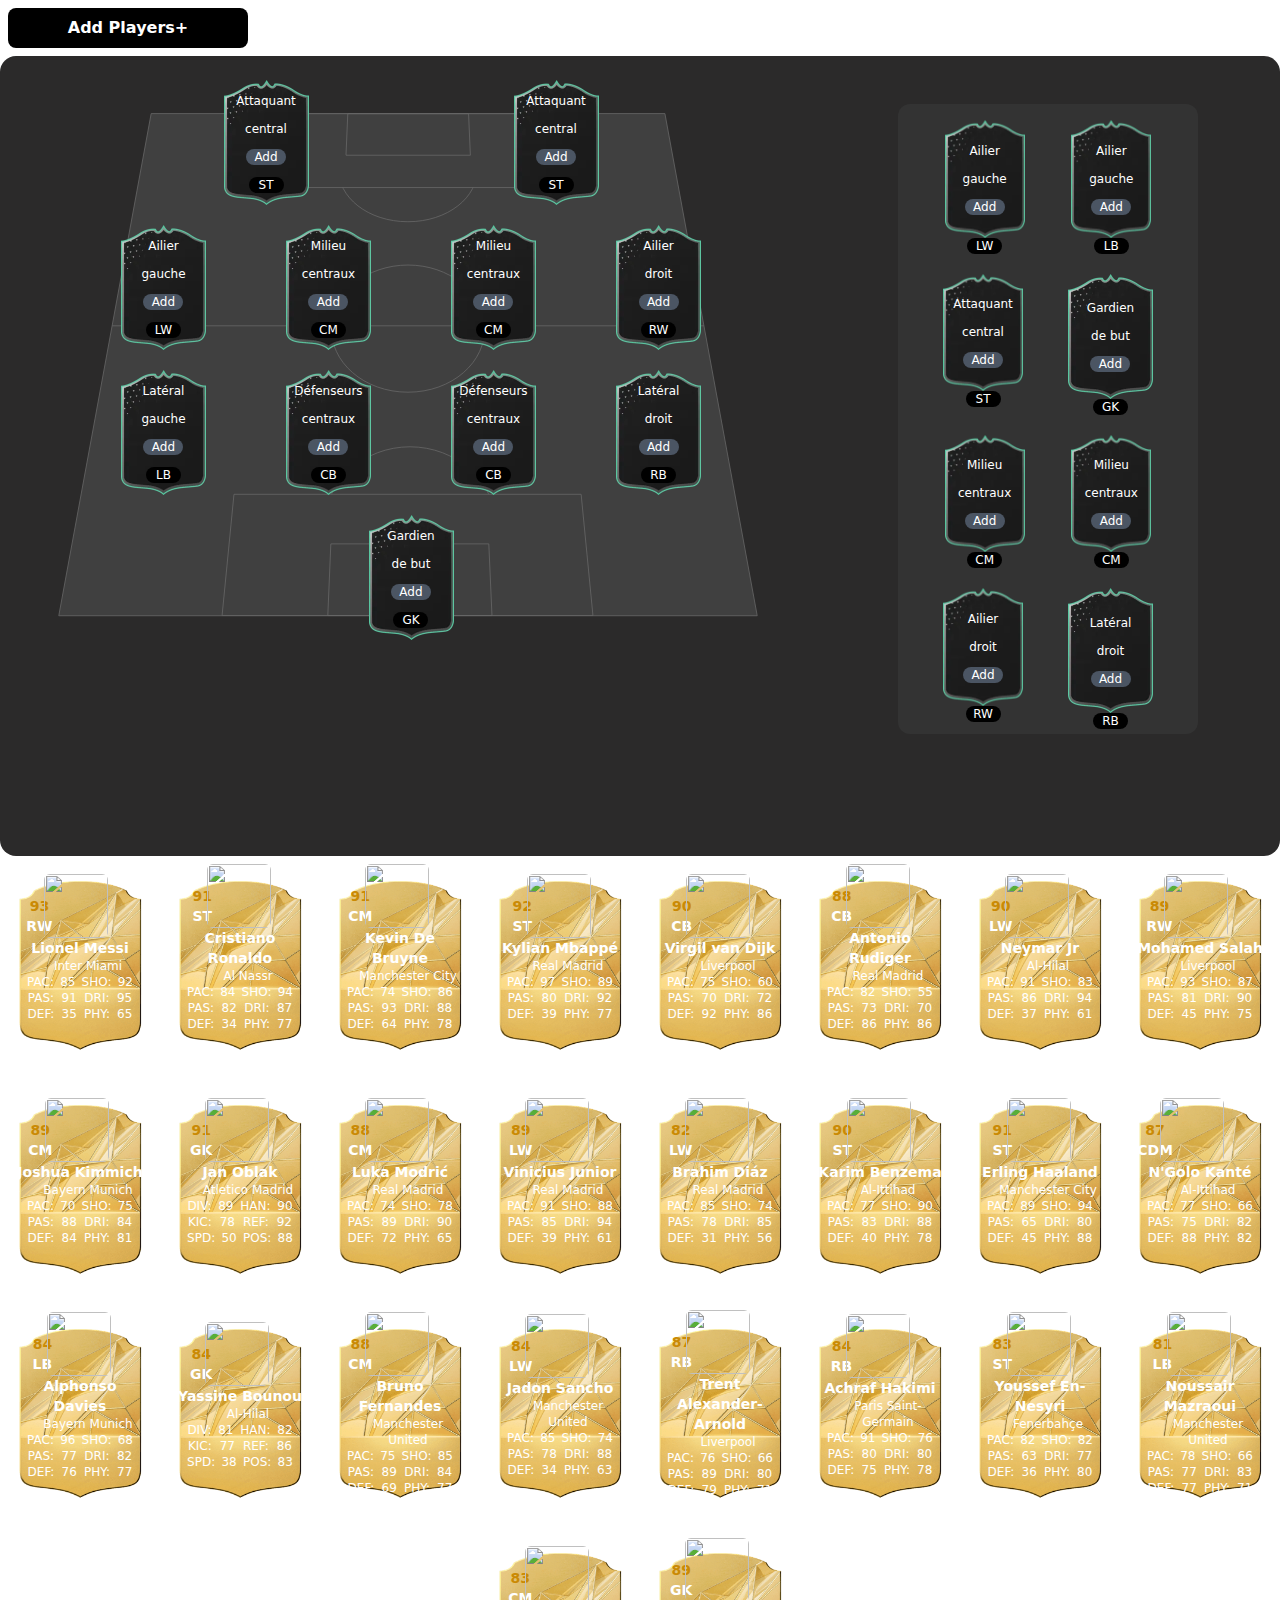
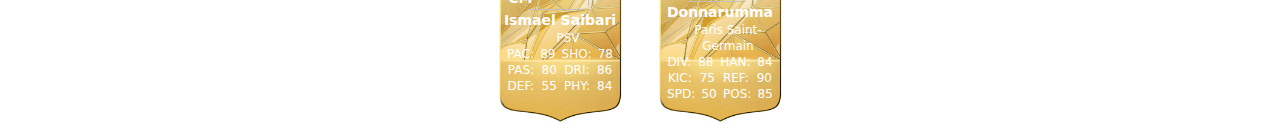
==== commit 323f01c0: "debug in regex" ====
--- a/src/index.html
+++ b/src/index.html
@@ -34,10 +34,11 @@
                                     <p class="text-white">Attaquant </p>
                                     <p class="text-white"> central</p>
                                     <button class="  bg-gray-600 text-white rounded-full lg:w-10 w-5  " id="pos1" >Add</button>
-                                </div>
-                                
-                            </div>
-                            <div class="bg-black text-white rounded-full flex justify-center items-center lg:text-xs text-[8px] lg:gap-2 gap-1 lg:w-[35px] w-[20px] player-position" ><p>ST</p></div> 
+                                    <div class="bg-black text-white rounded-full flex justify-center items-center lg:text-xs text-[8px] lg:gap-2 gap-1 lg:w-[35px] w-[20px] player-position" ><p>ST</p></div> 
+
+                                </div>
+
+                            </div>
                         </div> 
                         
                     
@@ -48,10 +49,11 @@
                                     <p class="text-white">Attaquant </p>
                                     <p class="text-white"> central</p>
                                     <button class="  bg-gray-600 text-white rounded-full lg:w-10 w-5 " id="pos2" >Add</button>
-                                </div>
-                                 
-                            </div>
-                            <div class="bg-black text-white rounded-full flex justify-center items-center lg:text-xs text-[8px] lg:gap-2 lg:w-[35px] w-[20px] gap-1" ><p>ST</p></div> 
+                                    <div class="bg-black text-white rounded-full flex justify-center items-center lg:text-xs text-[8px] lg:gap-2 lg:w-[35px] w-[20px] gap-1" ><p>ST</p></div> 
+
+                                </div>
+
+                            </div>
                         </div> 
 
                     </div>
@@ -63,10 +65,11 @@
                                     <p class="text-white">Ailier  </p>
                                     <p class="text-white"> gauche</p>
                                     <button class="  bg-gray-600 text-white rounded-full lg:w-10 w-5" id="pos3" >Add</button>
-                                </div>
-                                 
-                            </div>
-                            <div class="bg-black text-white rounded-full flex justify-center items-center lg:text-xs text-[8px] lg:gap-2 lg:w-[35px] w-[20px] gap-1 " ><p>LW</p></div> 
+                                    <div class="bg-black text-white rounded-full flex justify-center items-center lg:text-xs text-[8px] lg:gap-2 lg:w-[35px] w-[20px] gap-1 " ><p>LW</p></div> 
+
+                                </div>
+   
+                            </div>
                         </div> 
                         <div class="flex flex-col items-center">
                             <div class="relative flex flex-col items-center justify-center  ">
@@ -75,10 +78,11 @@
                                     <p class="text-white">Milieu </p>
                                     <p class="text-white">centraux</p>
                                     <button class="  bg-gray-600 text-white rounded-full lg:w-10 w-5" id="pos4" >Add</button>
-                                </div>
-                                 
-                            </div>
-                            <div class="bg-black text-white rounded-full flex justify-center items-center lg:text-xs text-[8px] lg:gap-2 lg:w-[35px] w-[20px] gap-1" ><p>CM</p></div> 
+                                    <div class="bg-black text-white rounded-full flex justify-center items-center lg:text-xs text-[8px] lg:gap-2 lg:w-[35px] w-[20px] gap-1" ><p>CM</p></div> 
+
+                                </div>
+                                 
+                            </div>
                         </div> 
                         <div class="flex flex-col items-center">
                             <div class="relative flex flex-col items-center justify-center ">
@@ -87,10 +91,11 @@
                                     <p class="text-white">Milieu </p>
                                     <p class="text-white">centraux</p>
                                     <button class="  bg-gray-600 text-white rounded-full lg:w-10 w-5 " id="pos5" >Add</button>
-                                </div>
-                                
-                            </div>
-                            <div class="bg-black text-white rounded-full flex justify-center items-center lg:text-xs text-[8px] lg:gap-2 lg:w-[35px] w-[20px] gap-1" ><p>CM</p></div> 
+                                    <div class="bg-black text-white rounded-full flex justify-center items-center lg:text-xs text-[8px] lg:gap-2 lg:w-[35px] w-[20px] gap-1" ><p>CM</p></div> 
+
+                                </div>
+                                
+                            </div>
                         </div> 
                 
                         <div class="flex flex-col items-center">
@@ -100,10 +105,11 @@
                                     <p class="text-white">Ailier </p>
                                     <p class="text-white">droit</p>
                                     <button class="  bg-gray-600 text-white rounded-full lg:w-10 w-5" id="pos6" >Add</button>
-                                </div>
-                                 
-                            </div>
-                            <div class="bg-black text-white rounded-full flex justify-center items-center lg:text-xs text-[8px] lg:gap-2 lg:w-[35px] w-[20px] gap-1 " ><p>RW</p></div> 
+                                    <div class="bg-black text-white rounded-full flex justify-center items-center lg:text-xs text-[8px] lg:gap-2 lg:w-[35px] w-[20px] gap-1 " ><p>RW</p></div> 
+
+                                </div>
+                                 
+                            </div>
                         </div> 
                         <div id="players-container" class="flex justify-center  items-center text-center bg-black players-container absolute z-10"></div> 
                     </div>
@@ -115,10 +121,11 @@
                                     <p class="text-white">Latéral</p>
                                     <p class="text-white">gauche</p>
                                     <button class="  bg-gray-600 text-white rounded-full lg:w-10 w-5" id="pos7" >Add</button>
-                                </div>
-                                 
-                            </div>
-                            <div class="bg-black text-white rounded-full flex justify-center items-center lg:text-xs text-[8px] lg:gap-2 lg:w-[35px] w-[20px] gap-1 " ><p>LB</p></div> 
+                                    <div class="bg-black text-white rounded-full flex justify-center items-center lg:text-xs text-[8px] lg:gap-2 lg:w-[35px] w-[20px] gap-1 " ><p>LB</p></div> 
+
+                                </div>
+                                 
+                            </div>
                         </div> 
                 
                         <div class="flex flex-col items-center">
@@ -128,10 +135,11 @@
                                     <p class="text-white">Défenseurs</p>
                                     <p class="text-white">centraux</p>
                                     <button class="  bg-gray-600 text-white rounded-full lg:w-10 w-5" id="pos8" >Add</button>
-                                </div>
-                                 
-                            </div>
-                            <div class="bg-black text-white rounded-full flex justify-center items-center lg:text-xs text-[8px] lg:gap-2 lg:w-[35px] w-[20px] gap-1" ><p>CB</p></div> 
+                                    <div class="bg-black text-white rounded-full flex justify-center items-center lg:text-xs text-[8px] lg:gap-2 lg:w-[35px] w-[20px] gap-1" ><p>CB</p></div> 
+
+                                </div>
+                                 
+                            </div>
                         </div> 
                 
                         <div class="flex flex-col items-center">
@@ -141,10 +149,11 @@
                                     <p class="text-white">Défenseurs</p>
                                     <p class="text-white">centraux</p>
                                     <button class="  bg-gray-600 text-white rounded-full lg:w-10 w-5" id="pos9" >Add</button>
-                                </div>
-                                 
-                            </div>
-                            <div class="bg-black text-white rounded-full flex justify-center items-center lg:text-xs text-[8px] lg:gap-2 lg:w-[35px] w-[20px] gap-1" ><p>CB</p></div> 
+                                    <div class="bg-black text-white rounded-full flex justify-center items-center lg:text-xs text-[8px] lg:gap-2 lg:w-[35px] w-[20px] gap-1" ><p>CB</p></div> 
+
+                                </div>
+                                 
+                            </div>
                         </div> 
                 
                         <div class="flex flex-col items-center">
@@ -154,10 +163,11 @@
                                     <p class="text-white">Latéral</p>
                                     <p class="text-white">droit</p>
                                     <button class="  bg-gray-600 text-white rounded-full lg:w-10 w-5" id="pos10" >Add</button>
-                                </div>
-                                 
-                            </div>
-                            <div class="bg-black text-white rounded-full flex justify-center items-center lg:text-xs text-[8px] lg:gap-2 lg:w-[35px] w-[20px] gap-1 " ><p>RB</p></div> 
+                                    <div class="bg-black text-white rounded-full flex justify-center items-center lg:text-xs text-[8px] lg:gap-2 lg:w-[35px] w-[20px] gap-1 " ><p>RB</p></div> 
+
+                                </div>
+                                 
+                            </div>
                         </div>
 
                     </div>
@@ -168,10 +178,11 @@
                                 <p class="text-white">Gardien</p>
                                 <p class="text-white">de but</p>
                                 <button class="  bg-gray-600 text-white rounded-full lg:w-10 w-5" id="pos11" >Add</button>
-                            </div>
-                             
-                        </div>
-                        <div class="bg-black text-white rounded-full flex justify-center items-center lg:text-xs text-[8px] lg:gap-2 lg:w-[35px] w-[20px] gap-1" ><p>GK</p></div> 
+                                <div class="bg-black text-white rounded-full flex justify-center items-center lg:text-xs text-[8px] lg:gap-2 lg:w-[35px] w-[20px] gap-1" ><p>GK</p></div> 
+
+                            </div>
+                             
+                        </div>
                     </div>
 
                 </div>
--- a/src/output.css
+++ b/src/output.css
@@ -777,6 +777,30 @@
   width: 0.5rem;
 }
 
+.scale-\[\] {
+  --tw-scale-x: ;
+  --tw-scale-y: ;
+  transform: translate(var(--tw-translate-x), var(--tw-translate-y)) rotate(var(--tw-rotate)) skewX(var(--tw-skew-x)) skewY(var(--tw-skew-y)) scaleX(var(--tw-scale-x)) scaleY(var(--tw-scale-y));
+}
+
+.scale-\[0\.7\] {
+  --tw-scale-x: 0.7;
+  --tw-scale-y: 0.7;
+  transform: translate(var(--tw-translate-x), var(--tw-translate-y)) rotate(var(--tw-rotate)) skewX(var(--tw-skew-x)) skewY(var(--tw-skew-y)) scaleX(var(--tw-scale-x)) scaleY(var(--tw-scale-y));
+}
+
+.scale-\[0\.3\] {
+  --tw-scale-x: 0.3;
+  --tw-scale-y: 0.3;
+  transform: translate(var(--tw-translate-x), var(--tw-translate-y)) rotate(var(--tw-rotate)) skewX(var(--tw-skew-x)) skewY(var(--tw-skew-y)) scaleX(var(--tw-scale-x)) scaleY(var(--tw-scale-y));
+}
+
+.scale-\[0\.9\] {
+  --tw-scale-x: 0.9;
+  --tw-scale-y: 0.9;
+  transform: translate(var(--tw-translate-x), var(--tw-translate-y)) rotate(var(--tw-rotate)) skewX(var(--tw-skew-x)) skewY(var(--tw-skew-y)) scaleX(var(--tw-scale-x)) scaleY(var(--tw-scale-y));
+}
+
 .cursor-pointer {
   cursor: pointer;
 }
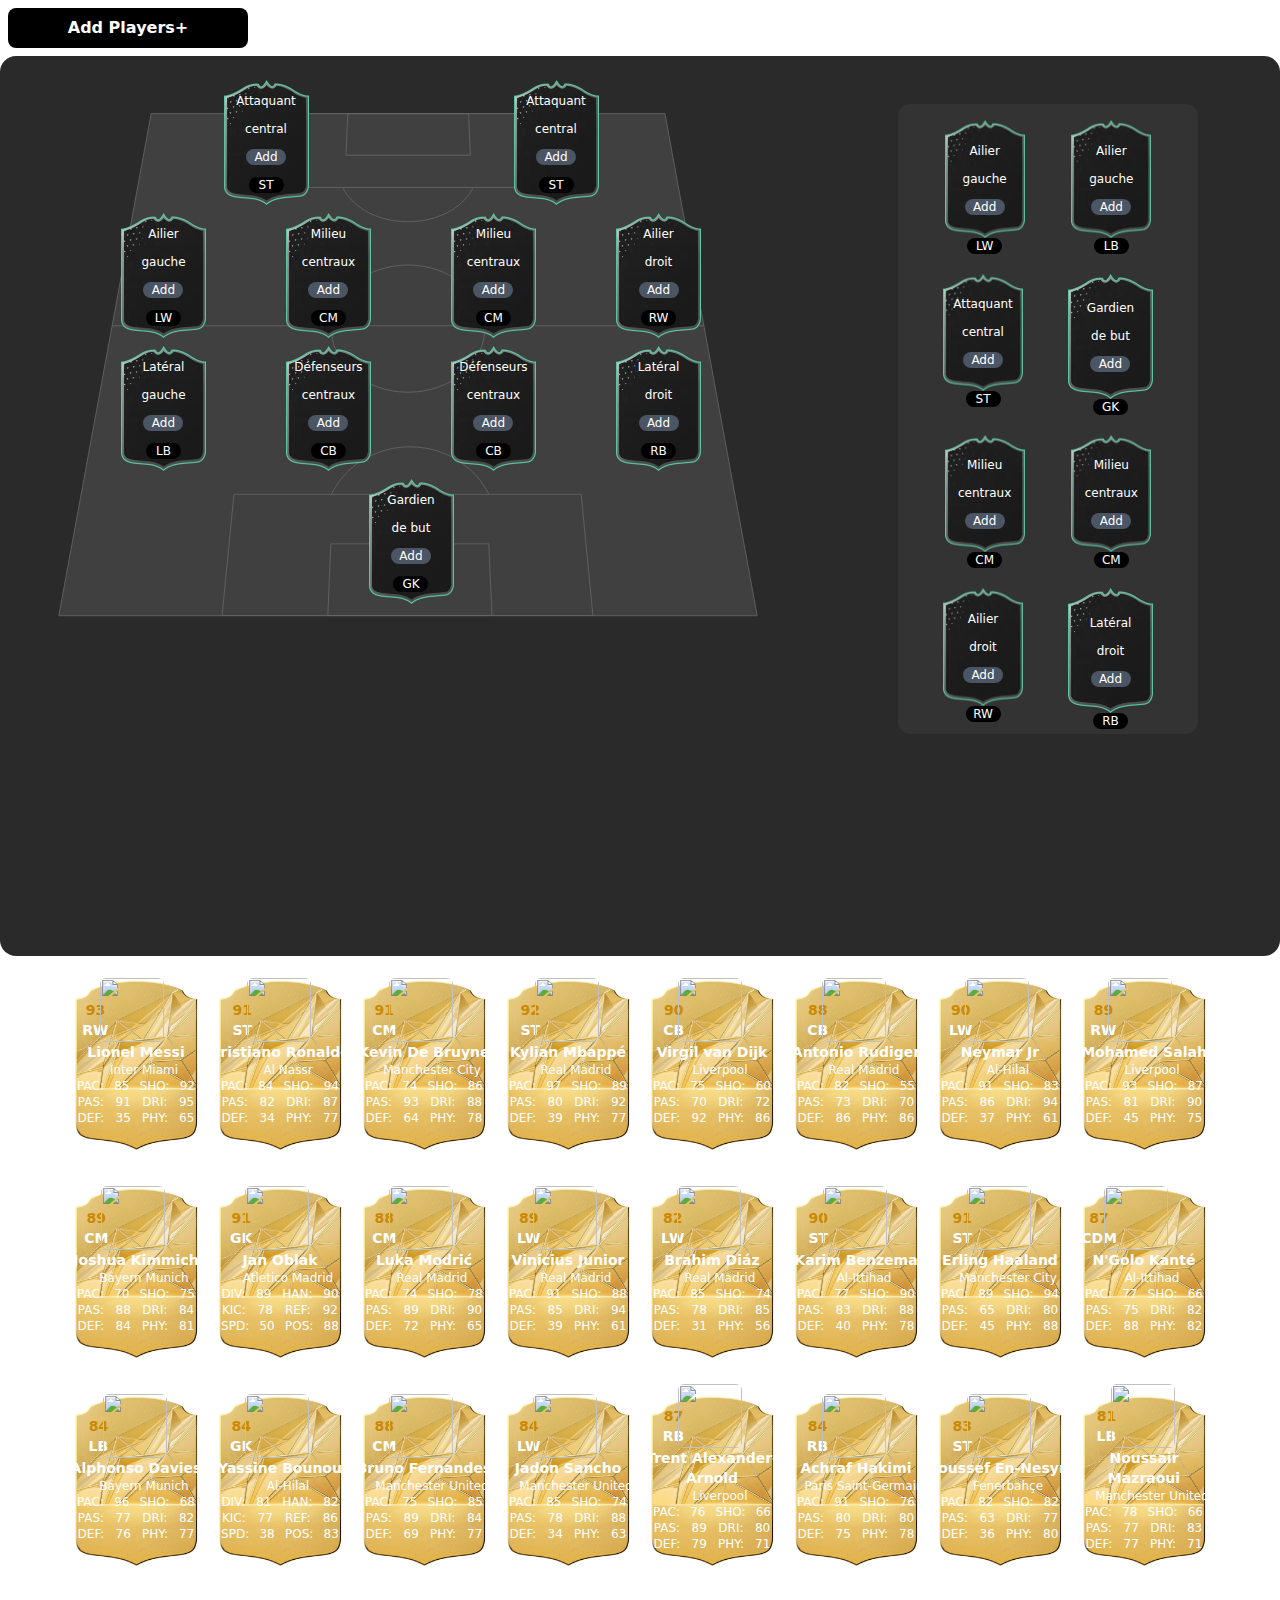
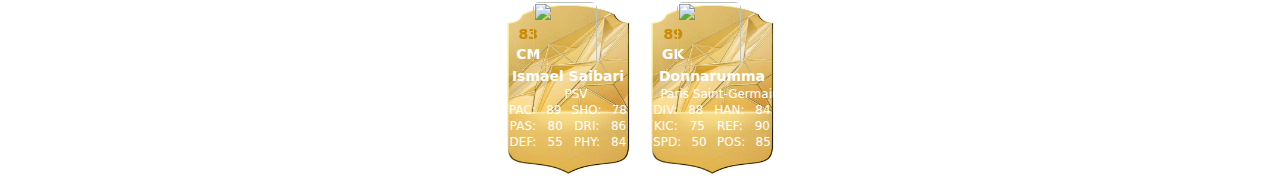
==== commit 6ffd7f99: "debug in position carts players" ====
--- a/src/index.html
+++ b/src/index.html
@@ -20,12 +20,12 @@
     </div>
     
     
-        <div class="relative bg-[#2B2A2A] bg-no-repeat lg:h-[800px]  flex lg:justify-around h-[500px]  pt-6 rounded-2xl ">
+        <div class="relative bg-[#2B2A2A] bg-no-repeat lg:h-[900px]  flex lg:justify-around h-[500px]  pt-6 rounded-2xl ">
             
-            <div class=" relative bg-no-repeat  lg:w-[700px] lg:h-[550px]  h-full w-full  ">
-                <img class=" " src="../img/stade.svg" alt="">
-                
-                <div class=" absolute top-0  lg:left-[9%] flex flex-col lg:gap-5 left-[20%] ">
+            <div class=" relative bg-no-repeat  lg:w-[700px] lg:h-[800px]  h-full w-full  ">
+                <img class=" fl flex-col items-center" src="../img/stade.svg" alt=" " >
+                
+                <div class=" absolute top-0  lg:left-[9%] flex flex-col lg:gap-2 left-[20%] ">
                     <div class="flex justify-around ">
                         <div class="flex flex-col items-center  empty-card" id="">
                             <div class="relative  flex flex-col items-center justify-center player-card ">
@@ -449,7 +449,7 @@
    
  <section class="">
    
-    <div class=" relative  h-52 flex flex-wrap justify-center gap-4" id="cards-container">
+    <div class=" relative  h-52 flex flex-wrap justify-center " id="cards-container">
        
     </div>
    
--- a/src/output.css
+++ b/src/output.css
@@ -721,6 +721,10 @@
   height: 0.5rem;
 }
 
+.h-\[800px\] {
+  height: 800px;
+}
+
 .w-14 {
   width: 3.5rem;
 }
@@ -1141,6 +1145,14 @@
     height: 630px;
   }
 
+  .lg\:h-\[0px\] {
+    height: 0px;
+  }
+
+  .lg\:h-\[900px\] {
+    height: 900px;
+  }
+
   .lg\:w-1\/4 {
     width: 25%;
   }
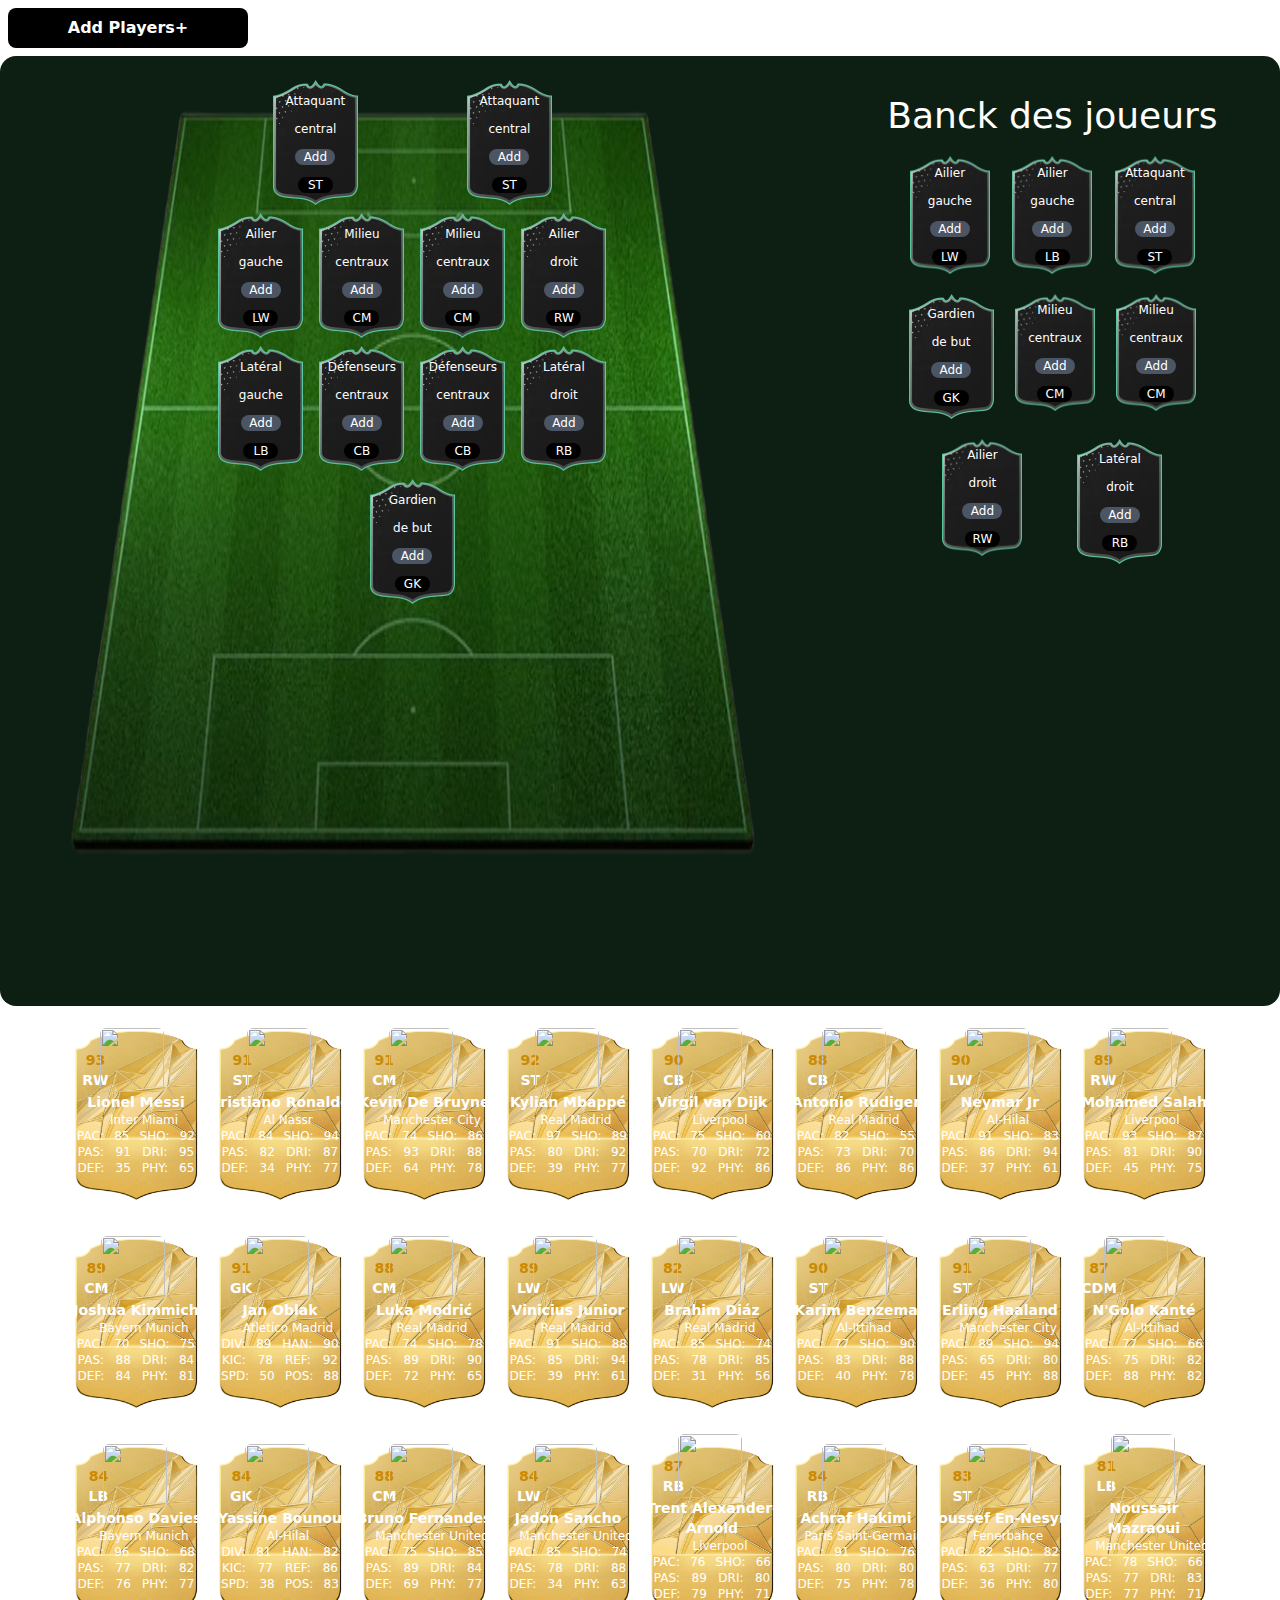
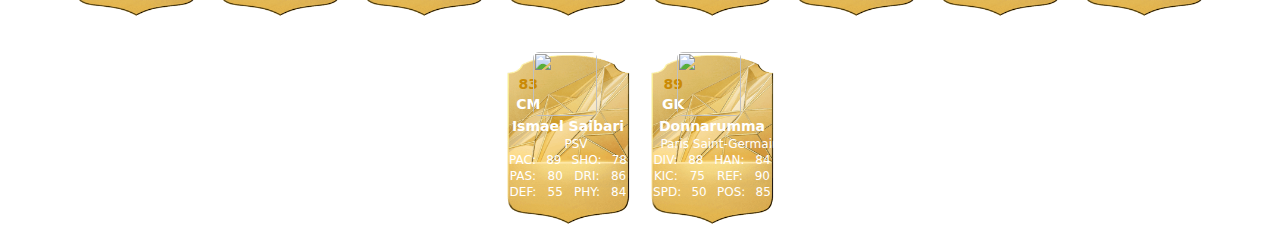
==== commit 9955ccc4: "change in stade" ====
--- a/src/index.html
+++ b/src/index.html
@@ -20,12 +20,13 @@
     </div>
     
     
-        <div class="relative bg-[#2B2A2A] bg-no-repeat lg:h-[900px]  flex lg:justify-around h-[500px]  pt-6 rounded-2xl ">
+        <div class="relative bg-[#0c1f12] bg-no-repeat lg:h-[950px]  flex lg:justify-around h-[500px]  pt-6 rounded-2xl ">
             
-            <div class=" relative bg-no-repeat  lg:w-[700px] lg:h-[800px]  h-full w-full  ">
-                <img class=" fl flex-col items-center" src="../img/stade.svg" alt=" " >
-                
-                <div class=" absolute top-0  lg:left-[9%] flex flex-col lg:gap-2 left-[20%] ">
+            <div class=" relative bg-no-repeat  lg:w-[700px] lg:h-[800px]  h-full w-full flex justify-center ">
+                <img class=" fl flex-col items-center h-[800px]" src="../img/stadee.png" alt=" " >
+                
+                
+                <div class=" absolute top-0   flex flex-col lg:gap-2  ">
                     <div class="flex justify-around ">
                         <div class="flex flex-col items-center  empty-card" id="">
                             <div class="relative  flex flex-col items-center justify-center player-card ">
@@ -57,7 +58,7 @@
                         </div> 
 
                     </div>
-                    <div class="flex justify-center lg:gap-20 ">
+                    <div class="flex justify-center lg:gap-y-11 gap-x-4 ">
                         <div class="flex flex-col items-center">
                             <div class="relative flex flex-col items-center justify-center  ">
                                 <img class=" lg:w-[85px] w-[45px]" src="../img/carteblack.webp " alt="">
@@ -113,7 +114,7 @@
                         </div> 
                         <div id="players-container" class="flex justify-center  items-center text-center bg-black players-container absolute z-10"></div> 
                     </div>
-                    <div class="flex lg:gap-20">
+                    <div class="flex justify-center lg:gap-y-11 gap-x-4">
                         <div class="flex flex-col items-center">
                             <div class="relative  flex flex-col items-center justify-center ">
                                 <img class=" lg:w-[85px] w-[45px] " src="../img/carteblack.webp " alt="">
@@ -192,8 +193,9 @@
             
 
 
-            <div class="bg-[#333333] lg:w-[300px] lg:h-[630px] lg:m-6 rounded-xl flex flex-col lg:gap-5 pt-4 ">
-                
+
+            <div class=" flex flex-col lg:gap-5 pt-4 ">
+                <h1 class="text-white text-4xl flex justify-center" >Banck des joueurs</h1>
                 <div class="flex flex-row justify-evenly">
                     <div class="flex flex-col items-center cursor-pointer">
                         <div class="relative flex flex-col items-center justify-center ">
@@ -202,10 +204,11 @@
                                 <p class="text-white">Ailier  </p>
                                 <p class="text-white"> gauche</p>
                                 <button class="  bg-gray-600 text-white rounded-full lg:w-10 w-5 " id="bank1">Add</button>
-                            </div>
-                            
-                        </div>
-                        <div class="bg-black text-white rounded-full flex justify-center items-center lg:text-xs text-[8px] lg:gap-2 lg:w-[35px] w-[20px] gap-1 " ><p>LW</p></div> 
+                                <div class="bg-black text-white rounded-full flex justify-center items-center lg:text-xs text-[8px] lg:gap-2 lg:w-[35px] w-[20px] gap-1 " ><p>LW</p></div> 
+
+                            </div>
+                            
+                        </div>
                     </div> 
 
 
@@ -216,17 +219,12 @@
                                 <p class="text-white">Ailier  </p>
                                 <p class="text-white"> gauche</p>
                                 <button class="  bg-gray-600 text-white rounded-full lg:w-10 w-5" id="bank2">Add</button>
-                            </div>
-                            
-                        </div>
-                        <div class="bg-black text-white rounded-full flex justify-center items-center lg:text-xs text-[8px] lg:gap-2 lg:w-[35px] w-[20px] gap-1" ><p>LB</p></div> 
-                    </div> 
-                </div>
-
-
-
-
-                <div class="flex flex-row justify-evenly">
+                                <div class="bg-black text-white rounded-full flex justify-center items-center lg:text-xs text-[8px] lg:gap-2 lg:w-[35px] w-[20px] gap-1" ><p>LB</p></div> 
+
+                            </div>
+                            
+                        </div>
+                    </div> 
                     <div class="flex flex-col items-center">
                         <div class="relative flex flex-col items-center justify-center cursor-pointer ">
                             <img class=" lg:w-[80px] w-[45px]" src="../img/carteblack.webp " alt="">
@@ -234,44 +232,43 @@
                                 <p class="text-white">Attaquant </p>
                                 <p class="text-white"> central</p>
                                 <button class="  bg-gray-600 text-white rounded-full lg:w-10 w-5" id="bank3">Add</button>
-                            </div>
-                            
-                        </div>
-                        <div class="bg-black text-white rounded-full flex justify-center items-center lg:text-xs text-[8px] lg:gap-2 lg:w-[35px] w-[20px] gap-1" ><p>ST</p></div> 
-                    </div> 
-                
+                                <div class="bg-black text-white rounded-full flex justify-center items-center lg:text-xs text-[8px] lg:gap-2 lg:w-[35px] w-[20px] gap-1" ><p>ST</p></div> 
+
+                            </div>
+                            
+                        </div>
+                    </div> 
+                </div>
+
+
+                <div class="flex flex-row justify-evenly  ">
+                    
                     <div class="flex flex-col items-center">
                         <div class="relative flex flex-col items-center justify-center cursor-pointer ">
                             <img class=" lg:w-[85px] w-[45px]" src="../img/carteblack.webp " alt="">
                             <div class=" absolute lg:text-xs text-[8px] flex flex-col items-center justify-center lg:gap-3 gap-[2px]">
                                 <p class="text-white">Gardien</p>
                                 <p class="text-white">de but</p>
-                                <button class="  bg-gray-600 text-white rounded-full lg:w-10 w-5" id="bank8" >Add</button>
-                            </div>
-                             
-                        </div>
-                        <div class="bg-black text-white rounded-full flex justify-center items-center lg:text-xs text-[8px] lg:gap-2 lg:w-[35px] w-[20px] gap-1" ><p>GK</p></div> 
-                    </div>
-
-
-                </div>
-
-
-
-
-                <div class="flex flex-row justify-evenly  ">
-                    
+                                <button class="  bg-gray-600 text-white rounded-full lg:w-10 w-5" id="bank4" >Add</button>
+                                <div class="bg-black text-white rounded-full flex justify-center items-center lg:text-xs text-[8px] lg:gap-2 lg:w-[35px] w-[20px] gap-1" ><p>GK</p></div> 
+
+                            </div>
+                             
+                        </div>
+                    </div>
+
                     <div class="flex flex-col items-center">
                         <div class="relative  flex flex-col items-center justify-center cursor-pointer ">
                             <img class=" lg:w-[80px] w-[45px]" src="../img/carteblack.webp " alt="">
                             <div class=" absolute lg:text-xs text-[8px] flex flex-col items-center justify-center lg:gap-3  gap-[2px]">
                                 <p class="text-white">Milieu </p>
                                 <p class="text-white">centraux</p>
-                                <button class="  bg-gray-600 text-white rounded-full lg:w-10 w-5" id="bank4">Add</button>
-                            </div>
-                             
-                        </div>
-                        <div class="bg-black text-white rounded-full flex justify-center items-center lg:text-xs text-[8px] lg:gap-2 lg:w-[35px] w-[20px] gap-1" ><p>CM</p></div> 
+                                <button class="  bg-gray-600 text-white rounded-full lg:w-10 w-5" id="bank5">Add</button>
+                                <div class="bg-black text-white rounded-full flex justify-center items-center lg:text-xs text-[8px] lg:gap-2 lg:w-[35px] w-[20px] gap-1" ><p>CM</p></div> 
+
+                            </div>
+                             
+                        </div>
                     </div> 
                     <div class="flex flex-col items-center">
                         <div class="relative  flex flex-col items-center justify-center cursor-pointer">
@@ -279,11 +276,12 @@
                             <div class=" absolute lg:text-xs text-[8px] flex flex-col items-center justify-center lg:gap-3  gap-[2px]">
                                 <p class="text-white">Milieu </p>
                                 <p class="text-white">centraux</p>
-                                <button class="  bg-gray-600 text-white rounded-full lg:w-10 w-5" id="bank5">Add</button>
-                            </div>
-                             
-                        </div>
-                        <div class="bg-black text-white rounded-full flex justify-center items-center lg:text-xs text-[8px] lg:gap-2 lg:w-[35px] w-[20px] gap-1" ><p>CM</p></div> 
+                                <button class="  bg-gray-600 text-white rounded-full lg:w-10 w-5" id="bank6">Add</button>
+                                <div class="bg-black text-white rounded-full flex justify-center items-center lg:text-xs text-[8px] lg:gap-2 lg:w-[35px] w-[20px] gap-1" ><p>CM</p></div> 
+
+                            </div>
+                             
+                        </div>
                     </div> 
 
                 </div>
@@ -298,11 +296,12 @@
                             <div class=" absolute lg:text-xs text-[8px] flex flex-col items-center justify-center lg:gap-3  gap-[2px]">
                                 <p class="text-white">Ailier </p>
                                 <p class="text-white">droit</p>
-                                <button class="  bg-gray-600 text-white rounded-full lg:w-10 w-5" id="bank6">Add</button>
-                            </div>
-                             
-                        </div>
-                        <div class="bg-black text-white rounded-full flex justify-center items-center lg:text-xs text-[8px] lg:gap-2 lg:w-[35px] w-[20px] gap-1 " ><p>RW</p></div> 
+                                <button class="  bg-gray-600 text-white rounded-full lg:w-10 w-5" id="bank7">Add</button>
+                                <div class="bg-black text-white rounded-full flex justify-center items-center lg:text-xs text-[8px] lg:gap-2 lg:w-[35px] w-[20px] gap-1 " ><p>RW</p></div> 
+
+                            </div>
+                             
+                        </div>
                     </div> 
 
                     <div class="flex flex-col items-center">
@@ -311,11 +310,12 @@
                             <div class=" absolute lg:text-xs text-[8px] flex flex-col items-center justify-center lg:gap-3 gap-[2px]">
                                 <p class="text-white">Latéral</p>
                                 <p class="text-white">droit</p>
-                                <button class="  bg-gray-600 text-white rounded-full lg:w-10 w-5" id="bank7" >Add</button>
-                            </div>
-                             
-                        </div>
-                        <div class="bg-black text-white rounded-full flex justify-center items-center lg:text-xs text-[8px] lg:gap-2 lg:w-[35px] w-[20px] gap-1 " ><p>RB</p></div> 
+                                <button class="  bg-gray-600 text-white rounded-full lg:w-10 w-5" id="bank8" >Add</button>
+                                <div class="bg-black text-white rounded-full flex justify-center items-center lg:text-xs text-[8px] lg:gap-2 lg:w-[35px] w-[20px] gap-1 " ><p>RB</p></div> 
+
+                            </div>
+                             
+                        </div>
                     </div>
                    
 
--- a/src/output.css
+++ b/src/output.css
@@ -629,6 +629,11 @@
   margin-right: 1.25rem;
 }
 
+.mx-auto {
+  margin-left: auto;
+  margin-right: auto;
+}
+
 .mb-2 {
   margin-bottom: 0.5rem;
 }
@@ -669,6 +674,10 @@
   margin-right: 1.25rem;
 }
 
+.mb-5 {
+  margin-bottom: 1.25rem;
+}
+
 .block {
   display: block;
 }
@@ -725,6 +734,26 @@
   height: 800px;
 }
 
+.h-\[\] {
+  height: ;
+}
+
+.h-\[400\] {
+  height: 400;
+}
+
+.h-\[400px\] {
+  height: 400px;
+}
+
+.h-\[00px\] {
+  height: 00px;
+}
+
+.h-\[700px\] {
+  height: 700px;
+}
+
 .w-14 {
   width: 3.5rem;
 }
@@ -779,6 +808,18 @@
 
 .w-2 {
   width: 0.5rem;
+}
+
+.w-\[\] {
+  width: ;
+}
+
+.w-\[80\%\] {
+  width: 80%;
+}
+
+.w-24 {
+  width: 6rem;
 }
 
 .scale-\[\] {
@@ -865,6 +906,16 @@
   gap: 0.5rem;
 }
 
+.gap-x-3 {
+  -moz-column-gap: 0.75rem;
+       column-gap: 0.75rem;
+}
+
+.gap-x-4 {
+  -moz-column-gap: 1rem;
+       column-gap: 1rem;
+}
+
 .rounded-2xl {
   border-radius: 1rem;
 }
@@ -938,8 +989,60 @@
   background-color: rgb(23 23 23 / var(--tw-bg-opacity, 1));
 }
 
+.bg-green-800 {
+  --tw-bg-opacity: 1;
+  background-color: rgb(22 101 52 / var(--tw-bg-opacity, 1));
+}
+
+.bg-\[\#000000\] {
+  --tw-bg-opacity: 1;
+  background-color: rgb(0 0 0 / var(--tw-bg-opacity, 1));
+}
+
+.bg-\[\#2a2b2a\] {
+  --tw-bg-opacity: 1;
+  background-color: rgb(42 43 42 / var(--tw-bg-opacity, 1));
+}
+
+.bg-\[\#163a22\] {
+  --tw-bg-opacity: 1;
+  background-color: rgb(22 58 34 / var(--tw-bg-opacity, 1));
+}
+
+.bg-\[\#163e23\] {
+  --tw-bg-opacity: 1;
+  background-color: rgb(22 62 35 / var(--tw-bg-opacity, 1));
+}
+
+.bg-\[\#0c1f12\] {
+  --tw-bg-opacity: 1;
+  background-color: rgb(12 31 18 / var(--tw-bg-opacity, 1));
+}
+
+.bg-\[\#201f1f\] {
+  --tw-bg-opacity: 1;
+  background-color: rgb(32 31 31 / var(--tw-bg-opacity, 1));
+}
+
+.bg-\[\#1a1919\] {
+  --tw-bg-opacity: 1;
+  background-color: rgb(26 25 25 / var(--tw-bg-opacity, 1));
+}
+
 .bg-opacity-50 {
   --tw-bg-opacity: 0.5;
+}
+
+.bg-\[url\(\'\.\/image\/timothy-tan-PAe2UhGo-S4-unsplash\.jpg\'\)\] {
+  background-image: url('./image/timothy-tan-PAe2UhGo-S4-unsplash.jpg');
+}
+
+.bg-\[url\(\'\.\.\/img\/stadee\.png\'\)\] {
+  background-image: url('../img/stadee.png');
+}
+
+.bg-contain {
+  background-size: contain;
 }
 
 .bg-no-repeat {
@@ -1005,6 +1108,11 @@
 
 .text-\[7px\] {
   font-size: 7px;
+}
+
+.text-4xl {
+  font-size: 2.25rem;
+  line-height: 2.5rem;
 }
 
 .font-bold {
@@ -1103,6 +1211,14 @@
     width: 2rem;
   }
 
+  .md\:w-\[450px\] {
+    width: 450px;
+  }
+
+  .md\:bg-contain {
+    background-size: contain;
+  }
+
   .md\:font-bold {
     font-weight: 700;
   }
@@ -1113,6 +1229,26 @@
     left: 9%;
   }
 
+  .lg\:left-\[\%\] {
+    left: %;
+  }
+
+  .lg\:left-\[10\%\] {
+    left: 10%;
+  }
+
+  .lg\:left-\[8\%\] {
+    left: 8%;
+  }
+
+  .lg\:left-\[3\%\] {
+    left: 3%;
+  }
+
+  .lg\:left-\[1\%\] {
+    left: 1%;
+  }
+
   .lg\:m-6 {
     margin: 1.5rem;
   }
@@ -1153,6 +1289,10 @@
     height: 900px;
   }
 
+  .lg\:h-\[950px\] {
+    height: 950px;
+  }
+
   .lg\:w-1\/4 {
     width: 25%;
   }
@@ -1199,6 +1339,22 @@
 
   .lg\:gap-5 {
     gap: 1.25rem;
+  }
+
+  .lg\:gap-16 {
+    gap: 4rem;
+  }
+
+  .lg\:gap-1 {
+    gap: 0.25rem;
+  }
+
+  .lg\:gap-y-11 {
+    row-gap: 2.75rem;
+  }
+
+  .lg\:bg-cover {
+    background-size: cover;
   }
 
   .lg\:text-xs {
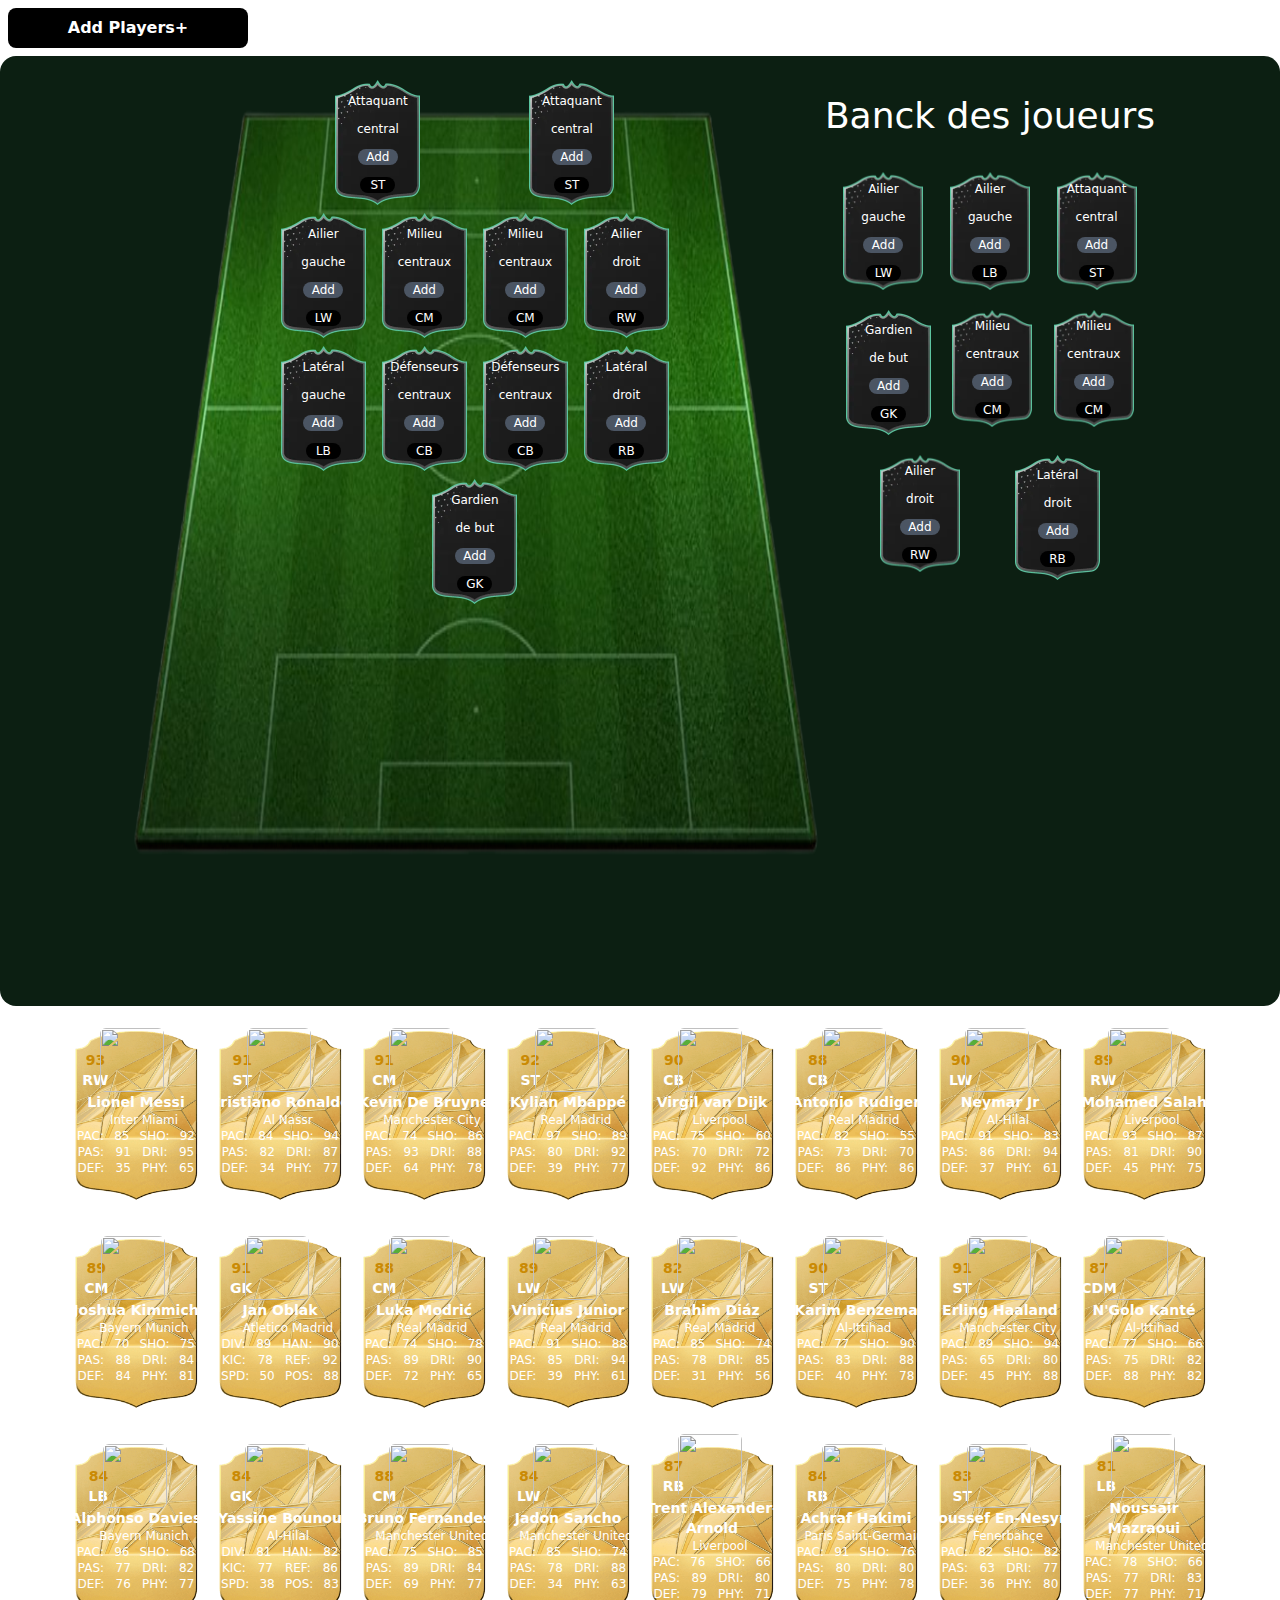
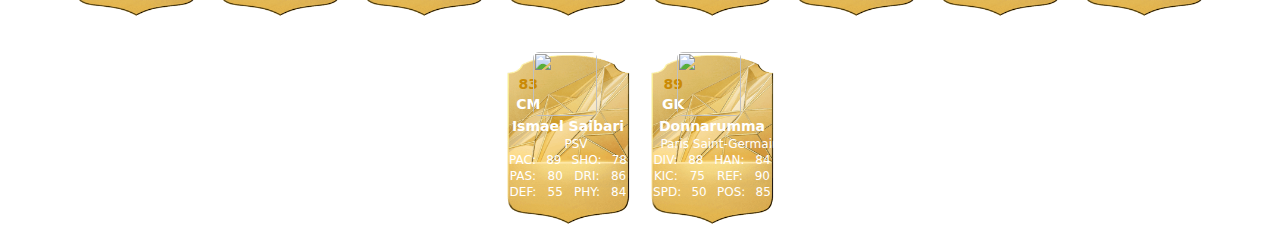
==== commit c35de008: "responsive" ====
--- a/src/index.html
+++ b/src/index.html
@@ -20,316 +20,316 @@
     </div>
     
     
-        <div class="relative bg-[#0c1f12] bg-no-repeat lg:h-[950px]  flex lg:justify-around h-[500px]  pt-6 rounded-2xl ">
-            
-            <div class=" relative bg-no-repeat  lg:w-[700px] lg:h-[800px]  h-full w-full flex justify-center ">
-                <img class=" fl flex-col items-center h-[800px]" src="../img/stadee.png" alt=" " >
-                
-                
-                <div class=" absolute top-0   flex flex-col lg:gap-2  ">
-                    <div class="flex justify-around ">
-                        <div class="flex flex-col items-center  empty-card" id="">
-                            <div class="relative  flex flex-col items-center justify-center player-card ">
-                                <img class=" lg:w-[85px] w-[45px] " src="../img/carteblack.webp " alt="">
-                                <div class=" absolute lg:text-xs text-[8px] flex flex-col items-center justify-center lg:gap-3  gap-[2px]">
-                                    <p class="text-white">Attaquant </p>
-                                    <p class="text-white"> central</p>
-                                    <button class="  bg-gray-600 text-white rounded-full lg:w-10 w-5  " id="pos1" >Add</button>
-                                    <div class="bg-black text-white rounded-full flex justify-center items-center lg:text-xs text-[8px] lg:gap-2 gap-1 lg:w-[35px] w-[20px] player-position" ><p>ST</p></div> 
-
-                                </div>
-
-                            </div>
-                        </div> 
+        <div class="relative bg-[#0c1f12] bg-no-repeat lg:h-[950px]   flex lg:justify-around h-[700px]  pt-6 pb-2 rounded-2xl  ">
+            <div class=" flex flex-col lg:flex-row justify-evenly">   
+                <div class=" relative bg-no-repeat  lg:w-[700px] lg:h-[800px] h-[800px]  w-full flex justify-center mb-2 ">
+                    <img class=" fl flex-col items-center lg:h-[800px]  " src="../img/stadee.png" alt=" " >
+                    
+                    
+                    <div class=" absolute top-0   flex flex-col lg:gap-2  ">
+                        <div class="flex justify-around ">
+                            <div class="flex flex-col items-center  empty-card" id="">
+                                <div class="relative  flex flex-col items-center justify-center player-card ">
+                                    <img class=" lg:w-[85px] w-[45px] " src="../img/carteblack.webp " alt="">
+                                    <div class=" absolute lg:text-xs text-[8px] flex flex-col items-center justify-center lg:gap-3  gap-[2px]">
+                                        <p class="text-white">Attaquant </p>
+                                        <p class="text-white"> central</p>
+                                        <button class="  bg-gray-600 text-white rounded-full lg:w-10 w-5  " id="pos1" >Add</button>
+                                        <div class="bg-black text-white rounded-full flex justify-center items-center lg:text-xs text-[8px] lg:gap-2 gap-1 lg:w-[35px] w-[20px] player-position" ><p>ST</p></div> 
+
+                                    </div>
+
+                                </div>
+                            </div> 
+                            
                         
-                    
-                        <div class="flex flex-col items-center">
-                            <div class="relative flex flex-col items-center justify-center  ">
-                                <img class=" lg:w-[85px] w-[45px] " src="../img/carteblack.webp " alt="">
-                                <div class=" absolute lg:text-xs text-[8px] flex flex-col items-center justify-center lg:gap-3 gap-[2px] ">
-                                    <p class="text-white">Attaquant </p>
-                                    <p class="text-white"> central</p>
-                                    <button class="  bg-gray-600 text-white rounded-full lg:w-10 w-5 " id="pos2" >Add</button>
-                                    <div class="bg-black text-white rounded-full flex justify-center items-center lg:text-xs text-[8px] lg:gap-2 lg:w-[35px] w-[20px] gap-1" ><p>ST</p></div> 
-
-                                </div>
-
-                            </div>
-                        </div> 
-
-                    </div>
-                    <div class="flex justify-center lg:gap-y-11 gap-x-4 ">
+                            <div class="flex flex-col items-center">
+                                <div class="relative flex flex-col items-center justify-center  ">
+                                    <img class=" lg:w-[85px] w-[45px] " src="../img/carteblack.webp " alt="">
+                                    <div class=" absolute lg:text-xs text-[8px] flex flex-col items-center justify-center lg:gap-3 gap-[2px] ">
+                                        <p class="text-white">Attaquant </p>
+                                        <p class="text-white"> central</p>
+                                        <button class="  bg-gray-600 text-white rounded-full lg:w-10 w-5 " id="pos2" >Add</button>
+                                        <div class="bg-black text-white rounded-full flex justify-center items-center lg:text-xs text-[8px] lg:gap-2 lg:w-[35px] w-[20px] gap-1" ><p>ST</p></div> 
+
+                                    </div>
+
+                                </div>
+                            </div> 
+
+                        </div>
+                        <div class="flex justify-center lg:gap-y-11 gap-x-4 ">
+                            <div class="flex flex-col items-center">
+                                <div class="relative flex flex-col items-center justify-center  ">
+                                    <img class=" lg:w-[85px] w-[45px]" src="../img/carteblack.webp " alt="">
+                                    <div class=" absolute lg:text-xs text-[8px] flex flex-col items-center justify-center lg:gap-3 gap-[2px]">
+                                        <p class="text-white">Ailier  </p>
+                                        <p class="text-white"> gauche</p>
+                                        <button class="  bg-gray-600 text-white rounded-full lg:w-10 w-5" id="pos3" >Add</button>
+                                        <div class="bg-black text-white rounded-full flex justify-center items-center lg:text-xs text-[8px] lg:gap-2 lg:w-[35px] w-[20px] gap-1 " ><p>LW</p></div> 
+
+                                    </div>
+    
+                                </div>
+                            </div> 
+                            <div class="flex flex-col items-center">
+                                <div class="relative flex flex-col items-center justify-center  ">
+                                    <img class=" lg:w-[85px] w-[45px]" src="../img/carteblack.webp " alt="">
+                                    <div class=" absolute lg:text-xs text-[8px] flex flex-col items-center justify-center lg:gap-3 gap-[2px]">
+                                        <p class="text-white">Milieu </p>
+                                        <p class="text-white">centraux</p>
+                                        <button class="  bg-gray-600 text-white rounded-full lg:w-10 w-5" id="pos4" >Add</button>
+                                        <div class="bg-black text-white rounded-full flex justify-center items-center lg:text-xs text-[8px] lg:gap-2 lg:w-[35px] w-[20px] gap-1" ><p>CM</p></div> 
+
+                                    </div>
+                                    
+                                </div>
+                            </div> 
+                            <div class="flex flex-col items-center">
+                                <div class="relative flex flex-col items-center justify-center ">
+                                    <img class=" lg:w-[85px] w-[45px]" src="../img/carteblack.webp " alt="">
+                                    <div class=" absolute lg:text-xs  text-[8px] flex flex-col items-center justify-center lg:gap-3 gap-[2px]">
+                                        <p class="text-white">Milieu </p>
+                                        <p class="text-white">centraux</p>
+                                        <button class="  bg-gray-600 text-white rounded-full lg:w-10 w-5 " id="pos5" >Add</button>
+                                        <div class="bg-black text-white rounded-full flex justify-center items-center lg:text-xs text-[8px] lg:gap-2 lg:w-[35px] w-[20px] gap-1" ><p>CM</p></div> 
+
+                                    </div>
+                                    
+                                </div>
+                            </div> 
+                    
+                            <div class="flex flex-col items-center">
+                                <div class="relative flex flex-col items-center justify-center ">
+                                    <img class=" lg:w-[85px] w-[45px]" src="../img/carteblack.webp " alt="">
+                                    <div class=" absolute lg:text-xs text-[8px]  flex flex-col items-center justify-center lg:gap-3 gap-[2px]">
+                                        <p class="text-white">Ailier </p>
+                                        <p class="text-white">droit</p>
+                                        <button class="  bg-gray-600 text-white rounded-full lg:w-10 w-5" id="pos6" >Add</button>
+                                        <div class="bg-black text-white rounded-full flex justify-center items-center lg:text-xs text-[8px] lg:gap-2 lg:w-[35px] w-[20px] gap-1 " ><p>RW</p></div> 
+
+                                    </div>
+                                    
+                                </div>
+                            </div> 
+                            <div id="players-container" class="flex justify-center  items-center text-center bg-black players-container absolute z-10"></div> 
+                        </div>
+                        <div class="flex justify-center lg:gap-y-11 gap-x-4">
+                            <div class="flex flex-col items-center">
+                                <div class="relative  flex flex-col items-center justify-center ">
+                                    <img class=" lg:w-[85px] w-[45px] " src="../img/carteblack.webp " alt="">
+                                    <div class=" absolute lg:text-xs text-[8px] flex flex-col items-center justify-center lg:gap-3 gap-[2px] ">
+                                        <p class="text-white">Latéral</p>
+                                        <p class="text-white">gauche</p>
+                                        <button class="  bg-gray-600 text-white rounded-full lg:w-10 w-5" id="pos7" >Add</button>
+                                        <div class="bg-black text-white rounded-full flex justify-center items-center lg:text-xs text-[8px] lg:gap-2 lg:w-[35px] w-[20px] gap-1 " ><p>LB</p></div> 
+
+                                    </div>
+                                    
+                                </div>
+                            </div> 
+                    
+                            <div class="flex flex-col items-center">
+                                <div class="relative flex flex-col items-center justify-center ">
+                                    <img class=" lg:w-[85px] w-[45px] " src="../img/carteblack.webp " alt="">
+                                    <div class=" absolute lg:text-xs text-[8px]  flex flex-col items-center justify-center lg:gap-3 gap-[2px]">
+                                        <p class="text-white">Défenseurs</p>
+                                        <p class="text-white">centraux</p>
+                                        <button class="  bg-gray-600 text-white rounded-full lg:w-10 w-5" id="pos8" >Add</button>
+                                        <div class="bg-black text-white rounded-full flex justify-center items-center lg:text-xs text-[8px] lg:gap-2 lg:w-[35px] w-[20px] gap-1" ><p>CB</p></div> 
+
+                                    </div>
+                                    
+                                </div>
+                            </div> 
+                    
+                            <div class="flex flex-col items-center">
+                                <div class="relative flex flex-col items-center justify-center  ">
+                                    <img class=" lg:w-[85px] w-[45px] " src="../img/carteblack.webp " alt="">
+                                    <div class=" absolute lg:text-xs text-[8px] flex flex-col items-center justify-center lg:gap-3 gap-[2px]">
+                                        <p class="text-white">Défenseurs</p>
+                                        <p class="text-white">centraux</p>
+                                        <button class="  bg-gray-600 text-white rounded-full lg:w-10 w-5" id="pos9" >Add</button>
+                                        <div class="bg-black text-white rounded-full flex justify-center items-center lg:text-xs text-[8px] lg:gap-2 lg:w-[35px] w-[20px] gap-1" ><p>CB</p></div> 
+
+                                    </div>
+                                    
+                                </div>
+                            </div> 
+                    
+                            <div class="flex flex-col items-center">
+                                <div class="relative flex flex-col items-center justify-center  ">
+                                    <img class=" lg:w-[85px] w-[45px]" src="../img/carteblack.webp " alt="">
+                                    <div class=" absolute lg:text-xs text-[8px] flex flex-col items-center justify-center lg:gap-3 gap-[2px]">
+                                        <p class="text-white">Latéral</p>
+                                        <p class="text-white">droit</p>
+                                        <button class="  bg-gray-600 text-white rounded-full lg:w-10 w-5" id="pos10" >Add</button>
+                                        <div class="bg-black text-white rounded-full flex justify-center items-center lg:text-xs text-[8px] lg:gap-2 lg:w-[35px] w-[20px] gap-1 " ><p>RB</p></div> 
+
+                                    </div>
+                                    
+                                </div>
+                            </div>
+
+                        </div>
                         <div class="flex flex-col items-center">
                             <div class="relative flex flex-col items-center justify-center  ">
                                 <img class=" lg:w-[85px] w-[45px]" src="../img/carteblack.webp " alt="">
                                 <div class=" absolute lg:text-xs text-[8px] flex flex-col items-center justify-center lg:gap-3 gap-[2px]">
+                                    <p class="text-white">Gardien</p>
+                                    <p class="text-white">de but</p>
+                                    <button class="  bg-gray-600 text-white rounded-full lg:w-10 w-5" id="pos11" >Add</button>
+                                    <div class="bg-black text-white rounded-full flex justify-center items-center lg:text-xs text-[8px] lg:gap-2 lg:w-[35px] w-[20px] gap-1" ><p>GK</p></div> 
+
+                                </div>
+                                
+                            </div>
+                        </div>
+
+                    </div>
+        
+
+                </div>
+                
+
+
+
+                <div class=" flex flex-col lg:gap-5 pt-4 ">
+                    <h1 class="text-white lg:text-4xl text-lg flex justify-center pb-4" >Banck des joueurs</h1>
+                    <div class="flex flex-row justify-evenly gap-2">
+                        <div class="flex flex-col items-center cursor-pointer">
+                            <div class="relative flex flex-col items-center justify-center ">
+                                <img class="lg:w-[80px] w-[45px] " src="../img/carteblack.webp " alt="">
+                                <div class=" absolute lg:text-xs text-[8px] flex flex-col items-center justify-center lg:gap-3  gap-[2px]">
                                     <p class="text-white">Ailier  </p>
                                     <p class="text-white"> gauche</p>
-                                    <button class="  bg-gray-600 text-white rounded-full lg:w-10 w-5" id="pos3" >Add</button>
+                                    <button class="  bg-gray-600 text-white rounded-full lg:w-10 w-5 " id="bank1">Add</button>
                                     <div class="bg-black text-white rounded-full flex justify-center items-center lg:text-xs text-[8px] lg:gap-2 lg:w-[35px] w-[20px] gap-1 " ><p>LW</p></div> 
 
                                 </div>
-   
-                            </div>
-                        </div> 
-                        <div class="flex flex-col items-center">
-                            <div class="relative flex flex-col items-center justify-center  ">
+                                
+                            </div>
+                        </div> 
+
+
+                        <div class="flex flex-col items-center">
+                            <div class="relative flex flex-col items-center justify-center cursor-pointer ">
+                                <img class=" lg:w-[80px] w-[45px]" src="../img/carteblack.webp " alt="">
+                                <div class=" absolute lg:text-xs text-[8px]  flex flex-col items-center justify-center lg:gap-3  gap-[2px]">
+                                    <p class="text-white">Ailier  </p>
+                                    <p class="text-white"> gauche</p>
+                                    <button class="  bg-gray-600 text-white rounded-full lg:w-10 w-5" id="bank2">Add</button>
+                                    <div class="bg-black text-white rounded-full flex justify-center items-center lg:text-xs text-[8px] lg:gap-2 lg:w-[35px] w-[20px] gap-1" ><p>LB</p></div> 
+
+                                </div>
+                                
+                            </div>
+                        </div> 
+                        <div class="flex flex-col items-center">
+                            <div class="relative flex flex-col items-center justify-center cursor-pointer ">
+                                <img class=" lg:w-[80px] w-[45px]" src="../img/carteblack.webp " alt="">
+                                <div class=" absolute lg:text-xs text-[8px]  flex flex-col items-center justify-center lg:gap-3  gap-[2px]">
+                                    <p class="text-white">Attaquant </p>
+                                    <p class="text-white"> central</p>
+                                    <button class="  bg-gray-600 text-white rounded-full lg:w-10 w-5" id="bank3">Add</button>
+                                    <div class="bg-black text-white rounded-full flex justify-center items-center lg:text-xs text-[8px] lg:gap-2 lg:w-[35px] w-[20px] gap-1" ><p>ST</p></div> 
+
+                                </div>
+                                
+                            </div>
+                        </div> 
+                    </div>
+
+
+                    <div class="flex flex-row justify-evenly  ">
+                        
+                        <div class="flex flex-col items-center">
+                            <div class="relative flex flex-col items-center justify-center cursor-pointer ">
                                 <img class=" lg:w-[85px] w-[45px]" src="../img/carteblack.webp " alt="">
                                 <div class=" absolute lg:text-xs text-[8px] flex flex-col items-center justify-center lg:gap-3 gap-[2px]">
+                                    <p class="text-white">Gardien</p>
+                                    <p class="text-white">de but</p>
+                                    <button class="  bg-gray-600 text-white rounded-full lg:w-10 w-5" id="bank4" >Add</button>
+                                    <div class="bg-black text-white rounded-full flex justify-center items-center lg:text-xs text-[8px] lg:gap-2 lg:w-[35px] w-[20px] gap-1" ><p>GK</p></div> 
+
+                                </div>
+                                
+                            </div>
+                        </div>
+
+                        <div class="flex flex-col items-center">
+                            <div class="relative  flex flex-col items-center justify-center cursor-pointer ">
+                                <img class=" lg:w-[80px] w-[45px]" src="../img/carteblack.webp " alt="">
+                                <div class=" absolute lg:text-xs text-[8px] flex flex-col items-center justify-center lg:gap-3  gap-[2px]">
                                     <p class="text-white">Milieu </p>
                                     <p class="text-white">centraux</p>
-                                    <button class="  bg-gray-600 text-white rounded-full lg:w-10 w-5" id="pos4" >Add</button>
+                                    <button class="  bg-gray-600 text-white rounded-full lg:w-10 w-5" id="bank5">Add</button>
                                     <div class="bg-black text-white rounded-full flex justify-center items-center lg:text-xs text-[8px] lg:gap-2 lg:w-[35px] w-[20px] gap-1" ><p>CM</p></div> 
 
                                 </div>
-                                 
-                            </div>
-                        </div> 
-                        <div class="flex flex-col items-center">
-                            <div class="relative flex flex-col items-center justify-center ">
-                                <img class=" lg:w-[85px] w-[45px]" src="../img/carteblack.webp " alt="">
-                                <div class=" absolute lg:text-xs  text-[8px] flex flex-col items-center justify-center lg:gap-3 gap-[2px]">
+                                
+                            </div>
+                        </div> 
+                        <div class="flex flex-col items-center">
+                            <div class="relative  flex flex-col items-center justify-center cursor-pointer">
+                                <img class=" lg:w-[80px] w-[45px]" src="../img/carteblack.webp " alt="">
+                                <div class=" absolute lg:text-xs text-[8px] flex flex-col items-center justify-center lg:gap-3  gap-[2px]">
                                     <p class="text-white">Milieu </p>
                                     <p class="text-white">centraux</p>
-                                    <button class="  bg-gray-600 text-white rounded-full lg:w-10 w-5 " id="pos5" >Add</button>
+                                    <button class="  bg-gray-600 text-white rounded-full lg:w-10 w-5" id="bank6">Add</button>
                                     <div class="bg-black text-white rounded-full flex justify-center items-center lg:text-xs text-[8px] lg:gap-2 lg:w-[35px] w-[20px] gap-1" ><p>CM</p></div> 
 
                                 </div>
                                 
                             </div>
                         </div> 
-                
-                        <div class="flex flex-col items-center">
-                            <div class="relative flex flex-col items-center justify-center ">
-                                <img class=" lg:w-[85px] w-[45px]" src="../img/carteblack.webp " alt="">
-                                <div class=" absolute lg:text-xs text-[8px]  flex flex-col items-center justify-center lg:gap-3 gap-[2px]">
+
+                    </div>
+
+
+                    <div class="flex flex-row justify-evenly">
+                        
+
+                        <div class="flex flex-col items-center">
+                            <div class="relative flex flex-col items-center justify-center cursor-pointer ">
+                                <img class=" lg:w-[80px] w-[45px]" src="../img/carteblack.webp " alt="">
+                                <div class=" absolute lg:text-xs text-[8px] flex flex-col items-center justify-center lg:gap-3  gap-[2px]">
                                     <p class="text-white">Ailier </p>
                                     <p class="text-white">droit</p>
-                                    <button class="  bg-gray-600 text-white rounded-full lg:w-10 w-5" id="pos6" >Add</button>
+                                    <button class="  bg-gray-600 text-white rounded-full lg:w-10 w-5" id="bank7">Add</button>
                                     <div class="bg-black text-white rounded-full flex justify-center items-center lg:text-xs text-[8px] lg:gap-2 lg:w-[35px] w-[20px] gap-1 " ><p>RW</p></div> 
 
                                 </div>
-                                 
-                            </div>
-                        </div> 
-                        <div id="players-container" class="flex justify-center  items-center text-center bg-black players-container absolute z-10"></div> 
-                    </div>
-                    <div class="flex justify-center lg:gap-y-11 gap-x-4">
-                        <div class="flex flex-col items-center">
-                            <div class="relative  flex flex-col items-center justify-center ">
-                                <img class=" lg:w-[85px] w-[45px] " src="../img/carteblack.webp " alt="">
-                                <div class=" absolute lg:text-xs text-[8px] flex flex-col items-center justify-center lg:gap-3 gap-[2px] ">
-                                    <p class="text-white">Latéral</p>
-                                    <p class="text-white">gauche</p>
-                                    <button class="  bg-gray-600 text-white rounded-full lg:w-10 w-5" id="pos7" >Add</button>
-                                    <div class="bg-black text-white rounded-full flex justify-center items-center lg:text-xs text-[8px] lg:gap-2 lg:w-[35px] w-[20px] gap-1 " ><p>LB</p></div> 
-
-                                </div>
-                                 
-                            </div>
-                        </div> 
-                
-                        <div class="flex flex-col items-center">
-                            <div class="relative flex flex-col items-center justify-center ">
-                                <img class=" lg:w-[85px] w-[45px] " src="../img/carteblack.webp " alt="">
-                                <div class=" absolute lg:text-xs text-[8px]  flex flex-col items-center justify-center lg:gap-3 gap-[2px]">
-                                    <p class="text-white">Défenseurs</p>
-                                    <p class="text-white">centraux</p>
-                                    <button class="  bg-gray-600 text-white rounded-full lg:w-10 w-5" id="pos8" >Add</button>
-                                    <div class="bg-black text-white rounded-full flex justify-center items-center lg:text-xs text-[8px] lg:gap-2 lg:w-[35px] w-[20px] gap-1" ><p>CB</p></div> 
-
-                                </div>
-                                 
-                            </div>
-                        </div> 
-                
-                        <div class="flex flex-col items-center">
-                            <div class="relative flex flex-col items-center justify-center  ">
-                                <img class=" lg:w-[85px] w-[45px] " src="../img/carteblack.webp " alt="">
-                                <div class=" absolute lg:text-xs text-[8px] flex flex-col items-center justify-center lg:gap-3 gap-[2px]">
-                                    <p class="text-white">Défenseurs</p>
-                                    <p class="text-white">centraux</p>
-                                    <button class="  bg-gray-600 text-white rounded-full lg:w-10 w-5" id="pos9" >Add</button>
-                                    <div class="bg-black text-white rounded-full flex justify-center items-center lg:text-xs text-[8px] lg:gap-2 lg:w-[35px] w-[20px] gap-1" ><p>CB</p></div> 
-
-                                </div>
-                                 
-                            </div>
-                        </div> 
-                
-                        <div class="flex flex-col items-center">
-                            <div class="relative flex flex-col items-center justify-center  ">
+                                
+                            </div>
+                        </div> 
+
+                        <div class="flex flex-col items-center">
+                            <div class="relative flex flex-col items-center justify-center cursor-pointer  ">
                                 <img class=" lg:w-[85px] w-[45px]" src="../img/carteblack.webp " alt="">
                                 <div class=" absolute lg:text-xs text-[8px] flex flex-col items-center justify-center lg:gap-3 gap-[2px]">
                                     <p class="text-white">Latéral</p>
                                     <p class="text-white">droit</p>
-                                    <button class="  bg-gray-600 text-white rounded-full lg:w-10 w-5" id="pos10" >Add</button>
+                                    <button class="  bg-gray-600 text-white rounded-full lg:w-10 w-5" id="bank8" >Add</button>
                                     <div class="bg-black text-white rounded-full flex justify-center items-center lg:text-xs text-[8px] lg:gap-2 lg:w-[35px] w-[20px] gap-1 " ><p>RB</p></div> 
 
                                 </div>
-                                 
-                            </div>
-                        </div>
+                                
+                            </div>
+                        </div>
+                    
 
                     </div>
-                    <div class="flex flex-col items-center">
-                        <div class="relative flex flex-col items-center justify-center  ">
-                            <img class=" lg:w-[85px] w-[45px]" src="../img/carteblack.webp " alt="">
-                            <div class=" absolute lg:text-xs text-[8px] flex flex-col items-center justify-center lg:gap-3 gap-[2px]">
-                                <p class="text-white">Gardien</p>
-                                <p class="text-white">de but</p>
-                                <button class="  bg-gray-600 text-white rounded-full lg:w-10 w-5" id="pos11" >Add</button>
-                                <div class="bg-black text-white rounded-full flex justify-center items-center lg:text-xs text-[8px] lg:gap-2 lg:w-[35px] w-[20px] gap-1" ><p>GK</p></div> 
-
-                            </div>
-                             
-                        </div>
-                    </div>
+
+
+                    
+                    
 
                 </div>
-    
-
             </div>
-            
-
-
-
-            <div class=" flex flex-col lg:gap-5 pt-4 ">
-                <h1 class="text-white text-4xl flex justify-center" >Banck des joueurs</h1>
-                <div class="flex flex-row justify-evenly">
-                    <div class="flex flex-col items-center cursor-pointer">
-                        <div class="relative flex flex-col items-center justify-center ">
-                            <img class="lg:w-[80px] w-[45px] " src="../img/carteblack.webp " alt="">
-                            <div class=" absolute lg:text-xs text-[8px] flex flex-col items-center justify-center lg:gap-3  gap-[2px]">
-                                <p class="text-white">Ailier  </p>
-                                <p class="text-white"> gauche</p>
-                                <button class="  bg-gray-600 text-white rounded-full lg:w-10 w-5 " id="bank1">Add</button>
-                                <div class="bg-black text-white rounded-full flex justify-center items-center lg:text-xs text-[8px] lg:gap-2 lg:w-[35px] w-[20px] gap-1 " ><p>LW</p></div> 
-
-                            </div>
-                            
-                        </div>
-                    </div> 
-
-
-                    <div class="flex flex-col items-center">
-                        <div class="relative flex flex-col items-center justify-center cursor-pointer ">
-                            <img class=" lg:w-[80px] w-[45px]" src="../img/carteblack.webp " alt="">
-                            <div class=" absolute lg:text-xs text-[8px]  flex flex-col items-center justify-center lg:gap-3  gap-[2px]">
-                                <p class="text-white">Ailier  </p>
-                                <p class="text-white"> gauche</p>
-                                <button class="  bg-gray-600 text-white rounded-full lg:w-10 w-5" id="bank2">Add</button>
-                                <div class="bg-black text-white rounded-full flex justify-center items-center lg:text-xs text-[8px] lg:gap-2 lg:w-[35px] w-[20px] gap-1" ><p>LB</p></div> 
-
-                            </div>
-                            
-                        </div>
-                    </div> 
-                    <div class="flex flex-col items-center">
-                        <div class="relative flex flex-col items-center justify-center cursor-pointer ">
-                            <img class=" lg:w-[80px] w-[45px]" src="../img/carteblack.webp " alt="">
-                            <div class=" absolute lg:text-xs text-[8px]  flex flex-col items-center justify-center lg:gap-3  gap-[2px]">
-                                <p class="text-white">Attaquant </p>
-                                <p class="text-white"> central</p>
-                                <button class="  bg-gray-600 text-white rounded-full lg:w-10 w-5" id="bank3">Add</button>
-                                <div class="bg-black text-white rounded-full flex justify-center items-center lg:text-xs text-[8px] lg:gap-2 lg:w-[35px] w-[20px] gap-1" ><p>ST</p></div> 
-
-                            </div>
-                            
-                        </div>
-                    </div> 
-                </div>
-
-
-                <div class="flex flex-row justify-evenly  ">
-                    
-                    <div class="flex flex-col items-center">
-                        <div class="relative flex flex-col items-center justify-center cursor-pointer ">
-                            <img class=" lg:w-[85px] w-[45px]" src="../img/carteblack.webp " alt="">
-                            <div class=" absolute lg:text-xs text-[8px] flex flex-col items-center justify-center lg:gap-3 gap-[2px]">
-                                <p class="text-white">Gardien</p>
-                                <p class="text-white">de but</p>
-                                <button class="  bg-gray-600 text-white rounded-full lg:w-10 w-5" id="bank4" >Add</button>
-                                <div class="bg-black text-white rounded-full flex justify-center items-center lg:text-xs text-[8px] lg:gap-2 lg:w-[35px] w-[20px] gap-1" ><p>GK</p></div> 
-
-                            </div>
-                             
-                        </div>
-                    </div>
-
-                    <div class="flex flex-col items-center">
-                        <div class="relative  flex flex-col items-center justify-center cursor-pointer ">
-                            <img class=" lg:w-[80px] w-[45px]" src="../img/carteblack.webp " alt="">
-                            <div class=" absolute lg:text-xs text-[8px] flex flex-col items-center justify-center lg:gap-3  gap-[2px]">
-                                <p class="text-white">Milieu </p>
-                                <p class="text-white">centraux</p>
-                                <button class="  bg-gray-600 text-white rounded-full lg:w-10 w-5" id="bank5">Add</button>
-                                <div class="bg-black text-white rounded-full flex justify-center items-center lg:text-xs text-[8px] lg:gap-2 lg:w-[35px] w-[20px] gap-1" ><p>CM</p></div> 
-
-                            </div>
-                             
-                        </div>
-                    </div> 
-                    <div class="flex flex-col items-center">
-                        <div class="relative  flex flex-col items-center justify-center cursor-pointer">
-                            <img class=" lg:w-[80px] w-[45px]" src="../img/carteblack.webp " alt="">
-                            <div class=" absolute lg:text-xs text-[8px] flex flex-col items-center justify-center lg:gap-3  gap-[2px]">
-                                <p class="text-white">Milieu </p>
-                                <p class="text-white">centraux</p>
-                                <button class="  bg-gray-600 text-white rounded-full lg:w-10 w-5" id="bank6">Add</button>
-                                <div class="bg-black text-white rounded-full flex justify-center items-center lg:text-xs text-[8px] lg:gap-2 lg:w-[35px] w-[20px] gap-1" ><p>CM</p></div> 
-
-                            </div>
-                             
-                        </div>
-                    </div> 
-
-                </div>
-
-
-                <div class="flex flex-row justify-evenly">
-                    
-
-                    <div class="flex flex-col items-center">
-                        <div class="relative flex flex-col items-center justify-center cursor-pointer ">
-                            <img class=" lg:w-[80px] w-[45px]" src="../img/carteblack.webp " alt="">
-                            <div class=" absolute lg:text-xs text-[8px] flex flex-col items-center justify-center lg:gap-3  gap-[2px]">
-                                <p class="text-white">Ailier </p>
-                                <p class="text-white">droit</p>
-                                <button class="  bg-gray-600 text-white rounded-full lg:w-10 w-5" id="bank7">Add</button>
-                                <div class="bg-black text-white rounded-full flex justify-center items-center lg:text-xs text-[8px] lg:gap-2 lg:w-[35px] w-[20px] gap-1 " ><p>RW</p></div> 
-
-                            </div>
-                             
-                        </div>
-                    </div> 
-
-                    <div class="flex flex-col items-center">
-                        <div class="relative flex flex-col items-center justify-center cursor-pointer  ">
-                            <img class=" lg:w-[85px] w-[45px]" src="../img/carteblack.webp " alt="">
-                            <div class=" absolute lg:text-xs text-[8px] flex flex-col items-center justify-center lg:gap-3 gap-[2px]">
-                                <p class="text-white">Latéral</p>
-                                <p class="text-white">droit</p>
-                                <button class="  bg-gray-600 text-white rounded-full lg:w-10 w-5" id="bank8" >Add</button>
-                                <div class="bg-black text-white rounded-full flex justify-center items-center lg:text-xs text-[8px] lg:gap-2 lg:w-[35px] w-[20px] gap-1 " ><p>RB</p></div> 
-
-                            </div>
-                             
-                        </div>
-                    </div>
-                   
-
-                </div>
-
-
-                
-                
-
-            </div>
-
            
                     <div id="formulair" class="absolute flex justify-center items-start mt-4 top-0 bg-gray-700 bg-opacity-50   hidden">
-                        <form id="form" class="bg-[#171717] w-[900px] h-auto p-6 rounded-lg ">
+                        <form id="form" class="bg-[#171717] lg:w-[900px] w-[320px] h-auto lg:p-6 p-3 rounded-lg ">
                             <h3 class="text-white" >Nom :</h3>
                             <span id="nameeror" class="text-red-600"></span>
                             <input type="text" id="name" name="name" class="w-full p-2 mb-4 rounded-md bg-gray-200">
@@ -363,40 +363,37 @@
                             <span id="rateror" class="text-red-600"></span>
                             <input type="number" id="rating" name="rating" class="w-full p-2 mb-4 rounded-md bg-gray-200">
 
-                            <div id="joueurstatus" class="flex gap-1">
-                                
-                                    <h3 class="text-white">Pace</h3>
-                                    <span id="paceror" class="text-red-600"></span>
-                                    <input type="number" id="pace" name="pace" class="w-14 h-8 p-2 mb-4 rounded-md bg-gray-200">
-
-                                    <h3 class="text-white">Shooting</h3>
-                                    <span id="shoteror" class="text-red-600"></span>
-                                    <input type="number" id="shooting" name="shooting" class="w-14 h-8 p-2 mb-4 rounded-md bg-gray-200" >
-
-                                    <h3 class="text-white">Passing</h3>
-                                    <span id="passineror" class="text-red-600"></span>
-                                    <input type="number" id="passing" name="passing" class="w-14 h-8 p-2 mb-4 rounded-md bg-gray-200">
-                               
-                                
-                                    <h3 class="text-white">Dribbling</h3>
-                                    <span id="driberor" class="text-red-600"></span>
-                                    <input type="number" id="dribbling" name="dribbling" class="w-14 h-8 p-2 mb-4 rounded-md bg-gray-200">
-
-                                    <h3 class="text-white">Defending</h3>
-                                    <span id="deferor" class="text-red-600"></span>
-                                    <input type="number" id="defending" name="defending" class="w-14 h-8 p-2 mb-4 rounded-md bg-gray-200">
-
-                                    <h3 class="text-white">Physical</h3>
-                                    <span id="phyeror" class="text-red-600"></span>
-                                    <input type="number" id="physical" name="physical" class="w-14 h-8 p-2 mb-4 rounded-md bg-gray-200">
-                                
-                                
-                            </div>    
-
-
-
-
-                            <div id="GKstatus" class="hidden flex gap-1">
+                            <div id="joueurstatus" class="flex flex-wrap gap-1 ">
+                                <h3 class="text-white">Pace</h3>
+                                <span id="paceror" class="text-red-600"></span>
+                                <input type="number" id="pace" name="pace" class="w-14 h-8 p-2 mb-4 rounded-md bg-gray-200">
+                            
+                                <h3 class="text-white">Shooting</h3>
+                                <span id="shoteror" class="text-red-600"></span>
+                                <input type="number" id="shooting" name="shooting" class="w-14 h-8 p-2 mb-4 rounded-md bg-gray-200">
+                            
+                                <h3 class="text-white">Passing</h3>
+                                <span id="passineror" class="text-red-600"></span>
+                                <input type="number" id="passing" name="passing" class="w-14 h-8 p-2 mb-4 rounded-md bg-gray-200">
+                            
+                                <h3 class="text-white">Dribbling</h3>
+                                <span id="driberor" class="text-red-600"></span>
+                                <input type="number" id="dribbling" name="dribbling" class="w-14 h-8 p-2 mb-4 rounded-md bg-gray-200">
+                            
+                                <h3 class="text-white">Defending</h3>
+                                <span id="deferor" class="text-red-600"></span>
+                                <input type="number" id="defending" name="defending" class="w-14 h-8 p-2 mb-4 rounded-md bg-gray-200">
+                            
+                                <h3 class="text-white">Physical</h3>
+                                <span id="phyeror" class="text-red-600"></span>
+                                <input type="number" id="physical" name="physical" class="w-14 h-8 p-2 mb-4 rounded-md bg-gray-200">
+                            </div>
+                             
+
+
+
+
+                            <div id="GKstatus" class="hidden flex gap-1 flex-wrap">
                                 
                                     <h3 class="text-white">diving</h3>
                                     <span id="diveror" class="text-red-600"></span>
@@ -449,7 +446,7 @@
    
  <section class="">
    
-    <div class=" relative  h-52 flex flex-wrap justify-center " id="cards-container">
+    <div class=" relative  lg:h-52 sm:h-40 flex flex-wrap justify-center  " id="cards-container">
        
     </div>
    
--- a/src/output.css
+++ b/src/output.css
@@ -678,6 +678,38 @@
   margin-bottom: 1.25rem;
 }
 
+.mb-20 {
+  margin-bottom: 5rem;
+}
+
+.mb-0 {
+  margin-bottom: 0px;
+}
+
+.mb-\[\] {
+  margin-bottom: ;
+}
+
+.mb-\[100px\] {
+  margin-bottom: 100px;
+}
+
+.mb-\[80px\] {
+  margin-bottom: 80px;
+}
+
+.mb-\[50px\] {
+  margin-bottom: 50px;
+}
+
+.mb-\[60px\] {
+  margin-bottom: 60px;
+}
+
+.mb-8 {
+  margin-bottom: 2rem;
+}
+
 .block {
   display: block;
 }
@@ -754,6 +786,22 @@
   height: 700px;
 }
 
+.h-\[300px\] {
+  height: 300px;
+}
+
+.h-\[200px\] {
+  height: 200px;
+}
+
+.h-\[100px\] {
+  height: 100px;
+}
+
+.h-\[600px\] {
+  height: 600px;
+}
+
 .w-14 {
   width: 3.5rem;
 }
@@ -820,6 +868,26 @@
 
 .w-24 {
   width: 6rem;
+}
+
+.w-\[300px\] {
+  width: 300px;
+}
+
+.w-\[200px\] {
+  width: 200px;
+}
+
+.w-\[350px\] {
+  width: 350px;
+}
+
+.w-\[320px\] {
+  width: 320px;
+}
+
+.max-w-lg {
+  max-width: 32rem;
 }
 
 .scale-\[\] {
@@ -1066,6 +1134,10 @@
   padding: 1.5rem;
 }
 
+.p-3 {
+  padding: 0.75rem;
+}
+
 .px-2 {
   padding-left: 0.5rem;
   padding-right: 0.5rem;
@@ -1088,6 +1160,14 @@
   padding-top: 1rem;
 }
 
+.pb-4 {
+  padding-bottom: 1rem;
+}
+
+.pb-2 {
+  padding-bottom: 0.5rem;
+}
+
 .text-center {
   text-align: center;
 }
@@ -1113,6 +1193,11 @@
 .text-4xl {
   font-size: 2.25rem;
   line-height: 2.5rem;
+}
+
+.text-lg {
+  font-size: 1.125rem;
+  line-height: 1.75rem;
 }
 
 .font-bold {
@@ -1168,8 +1253,56 @@
 }
 
 @media (min-width: 640px) {
+  .sm\:flex {
+    display: flex;
+  }
+
+  .sm\:h-\[400px\] {
+    height: 400px;
+  }
+
+  .sm\:h-\[300px\] {
+    height: 300px;
+  }
+
+  .sm\:h-\[600px\] {
+    height: 600px;
+  }
+
+  .sm\:h-\[800px\] {
+    height: 800px;
+  }
+
+  .sm\:h-\[00px\] {
+    height: 00px;
+  }
+
+  .sm\:h-4 {
+    height: 1rem;
+  }
+
+  .sm\:h-40 {
+    height: 10rem;
+  }
+
   .sm\:w-1\/2 {
     width: 50%;
+  }
+
+  .sm\:flex-col {
+    flex-direction: column;
+  }
+
+  .sm\:flex-wrap {
+    flex-wrap: wrap;
+  }
+
+  .sm\:rounded-lg {
+    border-radius: 0.5rem;
+  }
+
+  .sm\:pb-4 {
+    padding-bottom: 1rem;
   }
 }
 
@@ -1293,6 +1426,10 @@
     height: 950px;
   }
 
+  .lg\:h-52 {
+    height: 13rem;
+  }
+
   .lg\:w-1\/4 {
     width: 25%;
   }
@@ -1321,6 +1458,14 @@
     width: 85px;
   }
 
+  .lg\:w-\[900px\] {
+    width: 900px;
+  }
+
+  .lg\:flex-row {
+    flex-direction: row;
+  }
+
   .lg\:justify-around {
     justify-content: space-around;
   }
@@ -1353,14 +1498,27 @@
     row-gap: 2.75rem;
   }
 
+  .lg\:rounded-2xl {
+    border-radius: 1rem;
+  }
+
   .lg\:bg-cover {
     background-size: cover;
+  }
+
+  .lg\:p-6 {
+    padding: 1.5rem;
   }
 
   .lg\:text-xs {
     font-size: 0.75rem;
     line-height: 1rem;
   }
+
+  .lg\:text-4xl {
+    font-size: 2.25rem;
+    line-height: 2.5rem;
+  }
 }
 
 @media (min-width: 1280px) {
